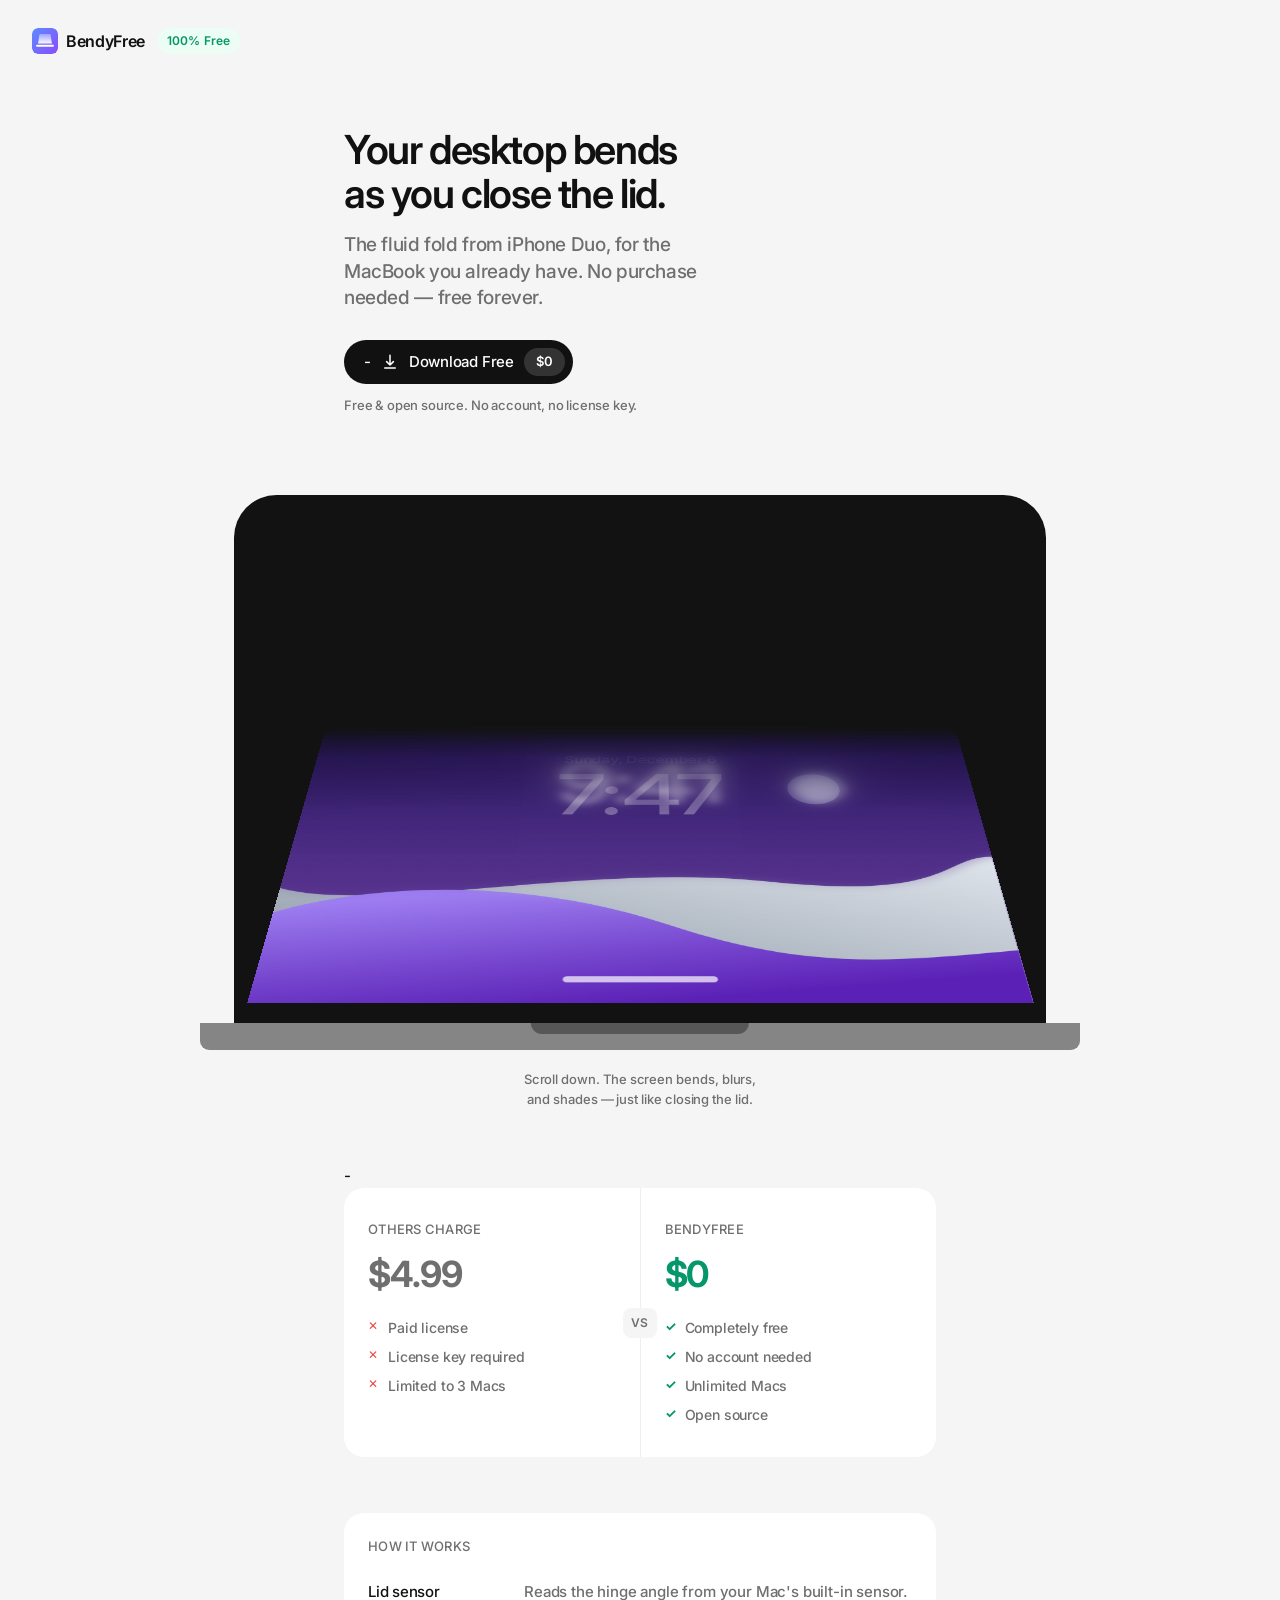
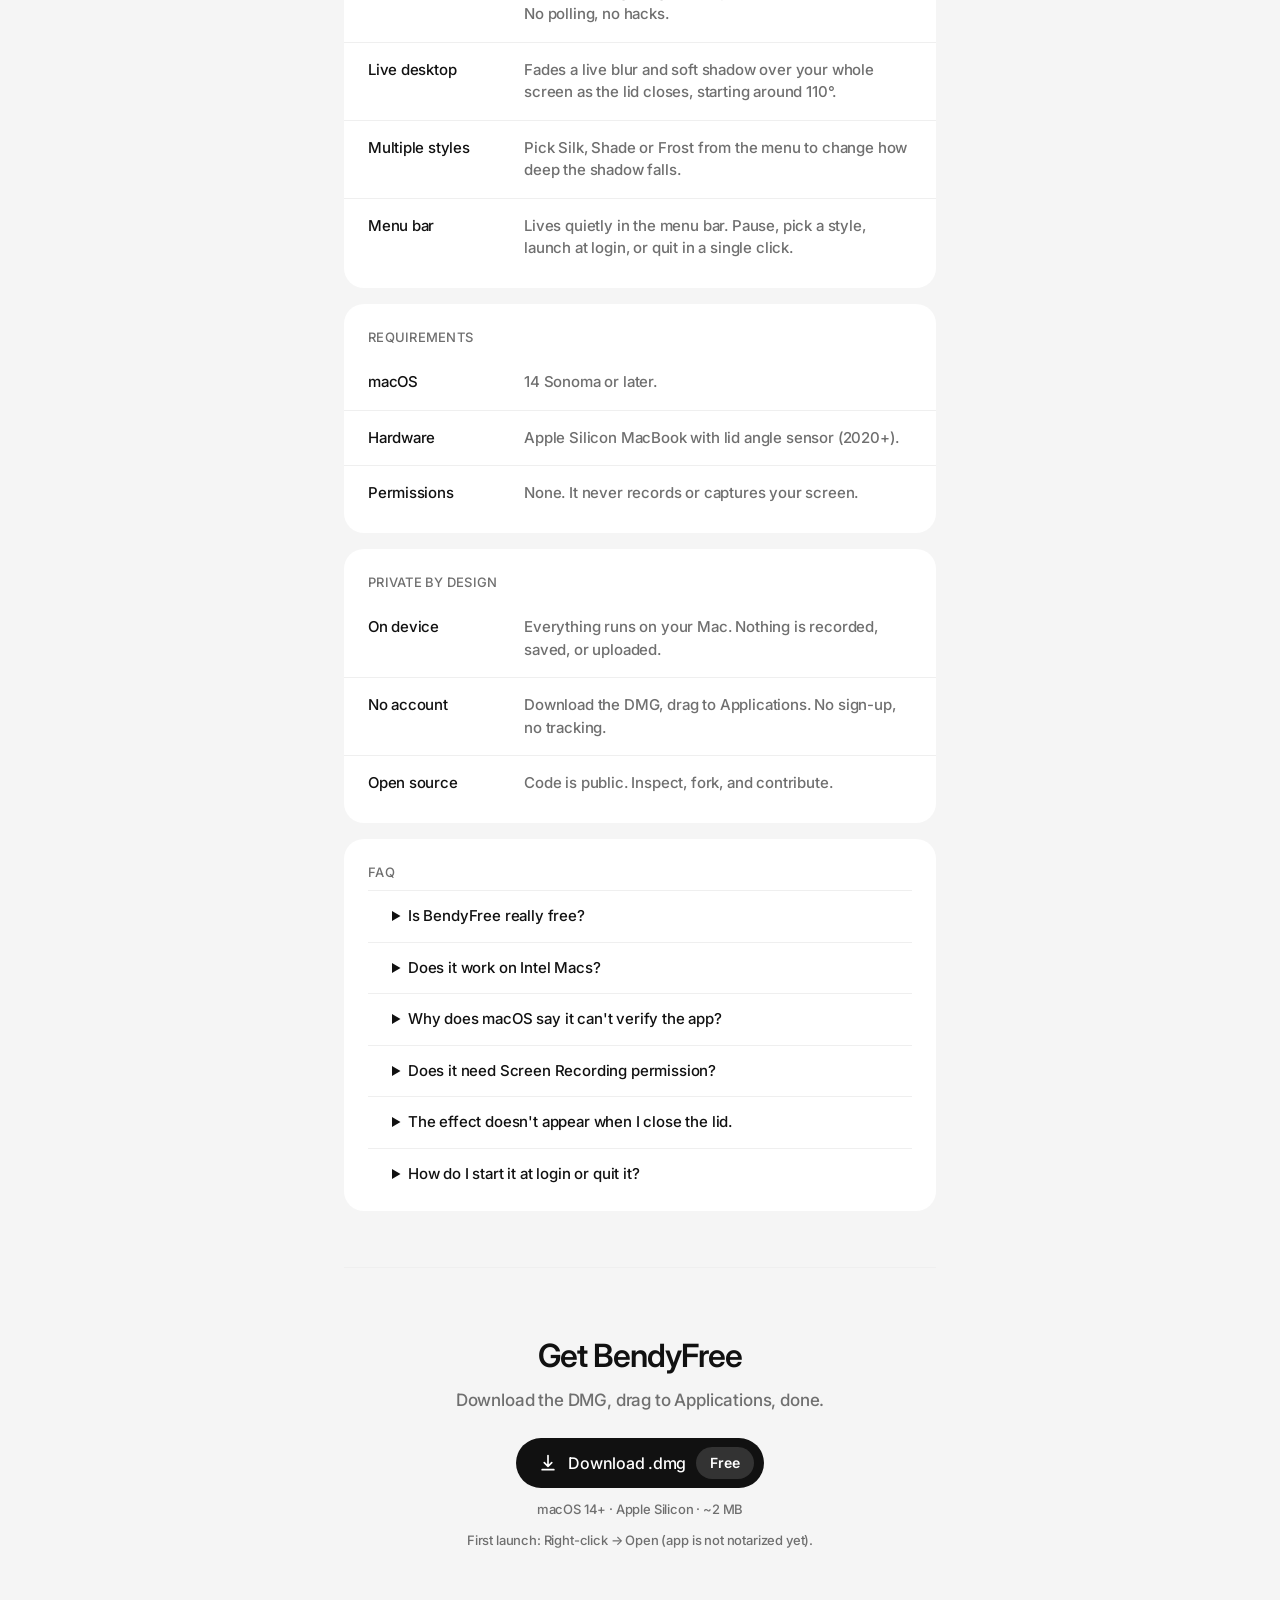
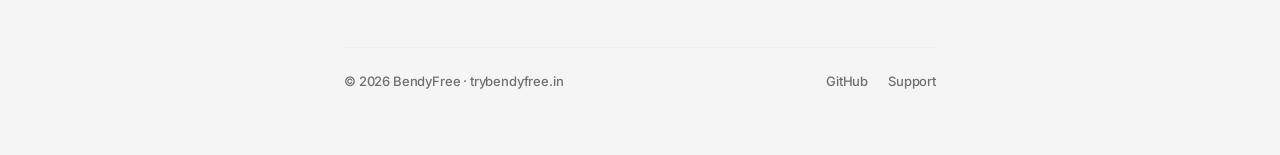
==== site/index.html @ 847730ba "feat(site): add FAQ with structured data and fix copy to match live blur" ====
<!DOCTYPE html>
<html lang="en">
<head>
  <meta charset="utf-8">
  <meta name="viewport" content="width=device-width, initial-scale=1">
  <title>BendyFree - Free Desktop Bend Effect for MacBook (Mac Lid Fold)</title>
  <meta name="description" content="BendyFree is a free macOS menu-bar app that blurs and folds your desktop as you close your MacBook lid, using the built-in lid angle sensor. No account, no purchase.">
  <link rel="canonical" href="https://trybendyfree.in/">
  <meta name="robots" content="index, follow, max-image-preview:large">
  <meta name="theme-color" content="#000000">
  <meta name="color-scheme" content="light dark">
  <link rel="icon" href="/logo.svg" type="image/svg+xml">
  <link rel="apple-touch-icon" href="/apple-touch-icon.png">
  <meta property="og:type" content="website">
  <meta property="og:site_name" content="BendyFree">
  <meta property="og:locale" content="en_US">
  <meta property="og:title" content="BendyFree - Free Desktop Bend for MacBook">
  <meta property="og:description" content="Your desktop blurs and folds as you close the lid. A free macOS menu-bar app.">
  <meta property="og:url" content="https://trybendyfree.in/">
  <meta property="og:image" content="https://trybendyfree.in/og-image.png">
  <meta property="og:image:width" content="1200">
  <meta property="og:image:height" content="630">
  <meta name="twitter:card" content="summary_large_image">
  <meta name="twitter:image" content="https://trybendyfree.in/og-image.png">
  <meta name="twitter:title" content="BendyFree - Free Desktop Bend for MacBook">
  <meta name="twitter:description" content="Your desktop blurs and folds as you close the lid. A free macOS menu-bar app.">
  <script type="application/ld+json">
  {
    "@context": "https://schema.org",
    "@type": "SoftwareApplication",
    "name": "BendyFree",
    "url": "https://trybendyfree.in/",
    "image": "https://trybendyfree.in/logo.svg",
    "applicationCategory": "UtilitiesApplication",
    "operatingSystem": "macOS 14 or later",
    "description": "A free macOS menu-bar app that blurs and folds your desktop as you close your MacBook lid.",
    "offers": { "@type": "Offer", "price": "0", "priceCurrency": "USD" }
  }
  </script>
  <script type="application/ld+json">
  {"@context": "https://schema.org", "@type": "FAQPage", "mainEntity": [{"@type": "Question", "name": "Is BendyFree really free?", "acceptedAnswer": {"@type": "Answer", "text": "Yes. There's no purchase, account or license key."}}, {"@type": "Question", "name": "Does it work on Intel Macs?", "acceptedAnswer": {"@type": "Answer", "text": "No. It reads the lid angle sensor found in recent Apple Silicon MacBooks, and macOS 14 or later is required."}}, {"@type": "Question", "name": "Why does macOS say it can't verify the app?", "acceptedAnswer": {"@type": "Answer", "text": "BendyFree isn't notarized yet. Right-click the app and choose Open the first time you launch it."}}, {"@type": "Question", "name": "Does it need Screen Recording permission?", "acceptedAnswer": {"@type": "Answer", "text": "No. The blur is drawn by macOS itself, so your screen is never captured."}}, {"@type": "Question", "name": "The effect doesn't appear when I close the lid.", "acceptedAnswer": {"@type": "Answer", "text": "Check the menu bar. If it shows a live angle, the sensor works. If it shows a dash, your Mac's sensor isn't readable. You can also drag the Test Fold slider in the menu to preview the effect."}}, {"@type": "Question", "name": "How do I start it at login or quit it?", "acceptedAnswer": {"@type": "Answer", "text": "Open the 📐 menu bar item and choose Launch at Login or Quit BendyFree."}}]}
  </script>
  <link rel="preconnect" href="https://fonts.googleapis.com">
  <link rel="preconnect" href="https://fonts.gstatic.com" crossorigin>
  <link href="https://fonts.googleapis.com/css2?family=Inter:wght@400;500;600;700&display=swap" rel="stylesheet">
  <link rel="stylesheet" href="style.css">
</head>
<body>

<!-- Top bar -->
<header class="topbar">
  <div class="brand">
    <a class="wordmark" href="/">
      <img src="logo.svg" alt="" width="26" height="26">
      BendyFree
    </a>
    <span class="badge">100% Free</span>
  </div>
</header>

<main class="stage">

  <!-- Hero -->
  <section class="hero">
    <h1>Your desktop bends as you close the lid.</h1>
    <p class="lede">The fluid fold from iPhone Duo, for the MacBook you already have. No purchase needed — free forever.</p>
    <div class="actions">
      <a class="button" href="#download" id="downloadBtn">-
        <svg width="18" height="18" viewBox="0 0 24 24" fill="none" aria-hidden="true">
          <path d="M12 3v13m0 0l-4.5-4.5M12 16l4.5-4.5M5 20h14" stroke="currentColor" stroke-width="2" stroke-linecap="round" stroke-linejoin="round"/>
        </svg>
        Download Free
        <span class="amount">$0</span>
      </a>
      <p class="price-note">Free &amp; open source. No account, no license key.</p>
    </div>
  </section>

  <!-- Interactive MacBook -->
  <figure class="figure">
    <div class="mac" id="mac">
      <div class="lid">
        <div class="screen" id="screen">
          <!-- Sharp wallpaper -->
          <div class="art sharp">
            <svg viewBox="0 0 280 182" preserveAspectRatio="none" aria-hidden="true">
              <defs>
                <linearGradient id="sky" x1="0" y1="0" x2="0" y2="1"><stop offset="0" stop-color="#2d1b69"/><stop offset="1" stop-color="#6c3fa0"/></linearGradient>
                <linearGradient id="far" x1="1" y1="0" x2="0" y2="1"><stop offset="0" stop-color="#e0e5ec"/><stop offset="1" stop-color="#85919f"/></linearGradient>
                <linearGradient id="near" x1="0" y1="0" x2=".5" y2="1"><stop offset="0" stop-color="#a78bfa"/><stop offset="1" stop-color="#5b21b6"/></linearGradient>
              </defs>
              <rect width="280" height="182" fill="url(#sky)"/>
              <circle cx="213" cy="49" r="11" fill="#eff5ff" fill-opacity=".7"/>
              <path d="M0 116C40 132 120 100 190 112S260 96 280 96V182H0Z" fill="url(#far)"/>
              <path d="M0 131C40 111 100 112 150 138S230 160 280 153V182H0Z" fill="url(#near)"/>
            </svg>
            <div class="clock"><small id="clockDate"></small><b id="clockTime">9:41</b></div>
          </div>
          <!-- Blur layers for progressive blur effect -->
          <div class="art blurred b1">
            <svg viewBox="0 0 280 182" preserveAspectRatio="none" aria-hidden="true">
              <defs>
                <linearGradient id="sky1" x1="0" y1="0" x2="0" y2="1"><stop offset="0" stop-color="#2d1b69"/><stop offset="1" stop-color="#6c3fa0"/></linearGradient>
                <linearGradient id="far1" x1="1" y1="0" x2="0" y2="1"><stop offset="0" stop-color="#e0e5ec"/><stop offset="1" stop-color="#85919f"/></linearGradient>
                <linearGradient id="near1" x1="0" y1="0" x2=".5" y2="1"><stop offset="0" stop-color="#a78bfa"/><stop offset="1" stop-color="#5b21b6"/></linearGradient>
              </defs>
              <rect width="280" height="182" fill="url(#sky1)"/>
              <circle cx="213" cy="49" r="11" fill="#eff5ff" fill-opacity=".7"/>
              <path d="M0 116C40 132 120 100 190 112S260 96 280 96V182H0Z" fill="url(#far1)"/>
              <path d="M0 131C40 111 100 112 150 138S230 160 280 153V182H0Z" fill="url(#near1)"/>
            </svg>
            <div class="clock"><small></small><b>9:41</b></div>
          </div>
          <div class="art blurred b2">
            <svg viewBox="0 0 280 182" preserveAspectRatio="none" aria-hidden="true">
              <defs>
                <linearGradient id="sky2" x1="0" y1="0" x2="0" y2="1"><stop offset="0" stop-color="#2d1b69"/><stop offset="1" stop-color="#6c3fa0"/></linearGradient>
                <linearGradient id="far2" x1="1" y1="0" x2="0" y2="1"><stop offset="0" stop-color="#e0e5ec"/><stop offset="1" stop-color="#85919f"/></linearGradient>
                <linearGradient id="near2" x1="0" y1="0" x2=".5" y2="1"><stop offset="0" stop-color="#a78bfa"/><stop offset="1" stop-color="#5b21b6"/></linearGradient>
              </defs>
              <rect width="280" height="182" fill="url(#sky2)"/>
              <circle cx="213" cy="49" r="11" fill="#eff5ff" fill-opacity=".7"/>
              <path d="M0 116C40 132 120 100 190 112S260 96 280 96V182H0Z" fill="url(#far2)"/>
              <path d="M0 131C40 111 100 112 150 138S230 160 280 153V182H0Z" fill="url(#near2)"/>
            </svg>
            <div class="clock"><small></small><b>9:41</b></div>
          </div>
          <div class="art blurred b3">
            <svg viewBox="0 0 280 182" preserveAspectRatio="none" aria-hidden="true">
              <defs>
                <linearGradient id="sky3" x1="0" y1="0" x2="0" y2="1"><stop offset="0" stop-color="#2d1b69"/><stop offset="1" stop-color="#6c3fa0"/></linearGradient>
                <linearGradient id="far3" x1="1" y1="0" x2="0" y2="1"><stop offset="0" stop-color="#e0e5ec"/><stop offset="1" stop-color="#85919f"/></linearGradient>
                <linearGradient id="near3" x1="0" y1="0" x2=".5" y2="1"><stop offset="0" stop-color="#a78bfa"/><stop offset="1" stop-color="#5b21b6"/></linearGradient>
              </defs>
              <rect width="280" height="182" fill="url(#sky3)"/>
              <circle cx="213" cy="49" r="11" fill="#eff5ff" fill-opacity=".7"/>
              <path d="M0 116C40 132 120 100 190 112S260 96 280 96V182H0Z" fill="url(#far3)"/>
              <path d="M0 131C40 111 100 112 150 138S230 160 280 153V182H0Z" fill="url(#near3)"/>
            </svg>
            <div class="clock"><small></small><b>9:41</b></div>
          </div>
          <!-- Shadow overlay -->
          <div class="shade" id="shade"></div>
          <div class="home"></div>
        </div>
        <!-- Notch -->
        <div class="notch">
          <svg viewBox="0 0 64 9" preserveAspectRatio="none"><path d="M0 0Q2 0 2 2V5Q2 9 6 9H58Q62 9 62 5V2Q62 0 64 0Z" fill="currentColor"/></svg>
        </div>
      </div>
      <div class="deck"><div class="lip"></div></div>
    </div>
    <figcaption class="caption">Scroll down. The screen bends, blurs, and shades — just like closing the lid.</figcaption>
  </figure>
-
  <!-- Comparison -->
  <section class="comparison">
    <div class="compare-card">
      <div class="compare-col them">
        <h3>Others charge</h3>
        <span class="compare-price">$4.99</span>
        <ul>
          <li>Paid license</li>
          <li>License key required</li>
          <li>Limited to 3 Macs</li>
        </ul>
      </div>
      <div class="compare-divider"><span>vs</span></div>
      <div class="compare-col us">
        <h3>BendyFree</h3>
        <span class="compare-price free">$0</span>
        <ul>
          <li>Completely free</li>
          <li>No account needed</li>
          <li>Unlimited Macs</li>
          <li>Open source</li>
        </ul>
      </div>
    </div>
  </section>

  <!-- Feature cards -->
  <div class="stack">
    <section class="card">
      <h2>How it works</h2>
      <dl>
        <div class="row"><dt>Lid sensor</dt><dd>Reads the hinge angle from your Mac's built-in sensor. No polling, no hacks.</dd></div>
        <div class="row"><dt>Live desktop</dt><dd>Fades a live blur and soft shadow over your whole screen as the lid closes, starting around 110°.</dd></div>
        <div class="row"><dt>Multiple styles</dt><dd>Pick Silk, Shade or Frost from the menu to change how deep the shadow falls.</dd></div>
        <div class="row"><dt>Menu bar</dt><dd>Lives quietly in the menu bar. Pause, pick a style, launch at login, or quit in a single click.</dd></div>
      </dl>
    </section>

    <section class="card">
      <h2>Requirements</h2>
      <dl>
        <div class="row"><dt>macOS</dt><dd>14 Sonoma or later.</dd></div>
        <div class="row"><dt>Hardware</dt><dd>Apple Silicon MacBook with lid angle sensor (2020+).</dd></div>
        <div class="row"><dt>Permissions</dt><dd>None. It never records or captures your screen.</dd></div>
      </dl>
    </section>

    <section class="card">
      <h2>Private by design</h2>
      <dl>
        <div class="row"><dt>On device</dt><dd>Everything runs on your Mac. Nothing is recorded, saved, or uploaded.</dd></div>
        <div class="row"><dt>No account</dt><dd>Download the DMG, drag to Applications. No sign-up, no tracking.</dd></div>
        <div class="row"><dt>Open source</dt><dd>Code is public. Inspect, fork, and contribute.</dd></div>
      </dl>
    </section>
    <section class="card faq" id="faq">
      <h2>FAQ</h2>
      <details><summary>Is BendyFree really free?</summary><p>Yes. There's no purchase, account or license key.</p></details>
      <details><summary>Does it work on Intel Macs?</summary><p>No. It reads the lid angle sensor found in recent Apple Silicon MacBooks, and macOS 14 or later is required.</p></details>
      <details><summary>Why does macOS say it can't verify the app?</summary><p>BendyFree isn't notarized yet. Right-click the app and choose Open the first time you launch it.</p></details>
      <details><summary>Does it need Screen Recording permission?</summary><p>No. The blur is drawn by macOS itself, so your screen is never captured.</p></details>
      <details><summary>The effect doesn't appear when I close the lid.</summary><p>Check the menu bar. If it shows a live angle, the sensor works. If it shows a dash, your Mac's sensor isn't readable. You can also drag the Test Fold slider in the menu to preview the effect.</p></details>
      <details><summary>How do I start it at login or quit it?</summary><p>Open the 📐 menu bar item and choose Launch at Login or Quit BendyFree.</p></details>
    </section>

  </div>

  <!-- Download -->
  <section class="download-section" id="download">
    <h2 class="download-heading">Get BendyFree</h2>
    <p class="download-sub">Download the DMG, drag to Applications, done.</p>
    <a class="button button-lg" href="BendyFree.dmg" download="BendyFree.dmg" id="dmgLink">
      <svg width="20" height="20" viewBox="0 0 24 24" fill="none" aria-hidden="true">
        <path d="M12 3v13m0 0l-4.5-4.5M12 16l4.5-4.5M5 20h14" stroke="currentColor" stroke-width="2" stroke-linecap="round" stroke-linejoin="round"/>
      </svg>
      Download .dmg
      <span class="amount">Free</span>
    </a>
    <p class="download-note">macOS 14+ · Apple Silicon · ~2 MB</p>
    <p class="download-note">First launch: Right-click → Open (app is not notarized yet).</p>
  </section>

  <!-- Footer -->
  <footer>
    <span>&copy; <span id="year"></span> BendyFree · trybendyfree.in</span>
    <nav class="links">
      <a href="https://github.com" target="_blank" rel="noopener">GitHub</a>
      <a href="mailto:sourabhsahu69733@gmail.com">Support</a>
    </nav>
  </footer>

</main>

<script src="main.js"></script>
</body>
</html>
---- site/style.css ----
:root {
  --ink: #111;
  --muted: #6f6f6f;
  --line: #efefef;
  --bg: #f5f5f5;
  --card: #fff;
  --accent: #7c3aed;
  --accent-light: #a78bfa;
}

* { box-sizing: border-box; margin: 0; padding: 0; }
html { -webkit-text-size-adjust: 100%; scroll-behavior: smooth; }

body {
  background: var(--bg);
  color: var(--ink);
  font-family: 'Inter', -apple-system, BlinkMacSystemFont, system-ui, sans-serif;
  font-weight: 500;
  font-size: 15px;
  line-height: 1.5;
  letter-spacing: -0.011em;
  -webkit-font-smoothing: antialiased;
}

/* ── Topbar ── */
.topbar {
  position: absolute;
  left: 32px;
  top: 28px;
  z-index: 10;
}
.brand {
  display: inline-flex;
  align-items: center;
  gap: 12px;
}
.wordmark {
  display: inline-flex;
  align-items: center;
  gap: 8px;
  text-decoration: none;
  color: var(--ink);
  font-weight: 600;
  font-size: 16px;
  letter-spacing: -0.02em;
}
.wordmark svg, .wordmark img { flex-shrink: 0; border-radius: 6px; }
.badge {
  display: inline-flex;
  align-items: center;
  height: 26px;
  padding: 0 10px;
  border-radius: 999px;
  background: #ecfdf5;
  color: #059669;
  font-size: 12px;
  font-weight: 600;
  letter-spacing: 0.01em;
}

/* ── Stage (main container) ── */
.stage {
  max-width: 640px;
  margin: 0 auto;
  padding: 128px 24px 64px;
}

/* ── Hero ── */
.hero { margin-bottom: 32px; }
h1 {
  font-size: 40px;
  line-height: 1.1;
  letter-spacing: -0.035em;
  font-weight: 600;
  margin: 0 0 16px;
  text-wrap: balance;
}
.lede {
  font-size: 19px;
  line-height: 1.4;
  letter-spacing: -0.02em;
  color: var(--muted);
  margin: 0 0 28px;
  max-width: 34ch;
}
.actions { margin-bottom: 80px; }
.price-note {
  margin: 12px 0 0;
  color: var(--muted);
  font-size: 13px;
}

/* ── Buttons ── */
.button {
  display: inline-flex;
  align-items: center;
  gap: 10px;
  height: 44px;
  padding: 0 8px 0 20px;
  border-radius: 999px;
  background: var(--ink);
  color: #fff;
  text-decoration: none;
  font-size: 15px;
  font-weight: 500;
  letter-spacing: -0.015em;
  transition: transform 0.15s ease, opacity 0.15s ease;
}
.button:hover { opacity: 0.88; }
.button:active { transform: scale(0.98); }
.button .amount {
  display: inline-flex;
  align-items: center;
  height: 28px;
  padding: 0 12px;
  border-radius: 999px;
  background: rgba(255,255,255,0.14);
  font-size: 13px;
  font-weight: 600;
  letter-spacing: -0.01em;
}
.button-lg {
  height: 50px;
  font-size: 16px;
  padding: 0 10px 0 22px;
}
.button-lg .amount {
  height: 32px;
  padding: 0 14px;
  font-size: 14px;
}

/* ── MacBook figure ── */
.figure {
  width: min(880px, calc(100vw - 48px));
  margin: 0 0 56px 50%;
  transform: translateX(-50%);
  padding: 0;
}
.mac {
  width: 100%;
  max-width: 880px;
  margin: 0 auto;
  container-type: inline-size;
}
.lid {
  position: relative;
  margin: 0 3.81cqw;
  aspect-ratio: 1.54;
  background: #121212;
  border-radius: 4.83cqw 4.83cqw 0 0;
  overflow: hidden;
}
.screen {
  position: absolute;
  inset: 1.5cqw 1.5cqw 2.2cqw;
  border-radius: 3.4cqw 3.4cqw 0 0;
  overflow: hidden;
  transform-origin: 50% 100%;
  will-change: transform;
  background: #2d1b69;
}
.art { position: absolute; inset: 0; }
.art svg { width: 100%; height: 100%; display: block; }

/* Progressive blur layers */
.art.blurred { opacity: 0; transform: scale(1.03); }
.art.b1 {
  filter: blur(6px);
  -webkit-mask-image: linear-gradient(to bottom, #000 0%, #000 30%, transparent 75%);
  mask-image: linear-gradient(to bottom, #000 0%, #000 30%, transparent 75%);
}
.art.b2 {
  filter: blur(16px);
  -webkit-mask-image: linear-gradient(to bottom, #000 0%, #000 15%, transparent 52%);
  mask-image: linear-gradient(to bottom, #000 0%, #000 15%, transparent 52%);
}
.art.b3 {
  filter: blur(36px);
  -webkit-mask-image: linear-gradient(to bottom, #000 0%, #000 6%, transparent 34%);
  mask-image: linear-gradient(to bottom, #000 0%, #000 6%, transparent 34%);
}

/* Shade overlay */
.shade {
  position: absolute;
  inset: 0;
  opacity: 0;
  background:
    radial-gradient(120% 60% at 0% 0%, rgba(0,0,0,.55), transparent 60%),
    radial-gradient(120% 60% at 100% 0%, rgba(0,0,0,.55), transparent 60%),
    linear-gradient(to bottom, rgba(0,0,0,.35), transparent 45%);
}

/* Clock on screen */
.clock {
  position: absolute;
  left: 0; right: 0; top: 13%;
  text-align: center;
  color: rgba(255,255,255,0.9);
  letter-spacing: -0.04em;
  line-height: 1;
}
.clock small {
  display: block;
  font-size: 2.2cqw;
  letter-spacing: -0.01em;
  opacity: 0.85;
  margin-bottom: 0.5cqw;
}
.clock b { font-weight: 500; font-size: 12.5cqw; }

/* Home indicator */
.home {
  position: absolute;
  left: 50%; bottom: 3.45cqw;
  width: 20%; height: 1.03cqw;
  transform: translateX(-50%);
  border-radius: 1cqw;
  background: rgba(255,255,255,0.7);
}

/* Notch */
.notch {
  position: absolute;
  top: 1.5cqw; left: 50%;
  width: 22.06cqw;
  aspect-ratio: 64 / 9;
  transform: translateX(-50%);
  color: #121212;
}
.notch svg { display: block; width: 100%; height: 100%; }

/* Deck (bottom of MacBook) */
.deck {
  position: relative;
  height: 3.1cqw;
  background: #858585;
  border-radius: 0 0 1.03cqw 1.03cqw;
}
.lip {
  position: absolute;
  top: 0; left: 50%;
  width: 24.8cqw; height: 1.21cqw;
  transform: translateX(-50%);
  border-radius: 0 0 1.38cqw 1.38cqw;
  background: rgba(0,0,0,0.35);
}

.caption {
  margin: 20px auto 0;
  max-width: 44ch;
  text-wrap: balance;
  text-align: center;
  color: var(--muted);
  font-size: 13px;
  letter-spacing: -0.005em;
}

/* ── Comparison section ── */
.comparison { margin: 0 0 56px; }
.compare-card {
  display: flex;
  border-radius: 20px;
  background: var(--card);
  overflow: hidden;
}
.compare-col {
  flex: 1;
  padding: 32px 24px;
}
.compare-col h3 {
  font-size: 13px;
  font-weight: 500;
  text-transform: uppercase;
  letter-spacing: 0.02em;
  color: var(--muted);
  margin-bottom: 8px;
}
.compare-price {
  display: block;
  font-size: 36px;
  font-weight: 700;
  letter-spacing: -0.03em;
  margin-bottom: 16px;
  color: var(--muted);
}
.compare-price.free {
  color: #059669;
}
.compare-col ul {
  list-style: none;
  display: flex;
  flex-direction: column;
  gap: 8px;
}
.compare-col ul li {
  font-size: 14px;
  color: var(--muted);
  padding-left: 20px;
  position: relative;
}
.compare-col.them ul li::before {
  content: '✕';
  position: absolute;
  left: 0;
  color: #ef4444;
  font-size: 12px;
  font-weight: 700;
}
.compare-col.us ul li::before {
  content: '✓';
  position: absolute;
  left: 0;
  color: #059669;
  font-size: 13px;
  font-weight: 700;
}
.compare-divider {
  display: flex;
  align-items: center;
  padding: 0;
  width: 1px;
  background: var(--line);
  position: relative;
}
.compare-divider span {
  position: absolute;
  left: 50%; top: 50%;
  transform: translate(-50%, -50%);
  background: var(--bg);
  color: var(--muted);
  font-size: 12px;
  font-weight: 600;
  text-transform: uppercase;
  padding: 6px 8px;
  border-radius: 8px;
  letter-spacing: 0.03em;
}

/* ── Feature cards ── */
.stack {
  display: flex;
  flex-direction: column;
  gap: 16px;
  margin-bottom: 56px;
}
.card {
  background: var(--card);
  border-radius: 20px;
}
.card h2 {
  font-size: 13px;
  font-weight: 500;
  letter-spacing: 0.02em;
  text-transform: uppercase;
  color: var(--muted);
  margin: 0 0 8px;
}
.card section, section.card { padding: 24px 24px 12px; }
.card dl { margin: 0 -24px; padding: 0; }
.row {
  display: grid;
  grid-template-columns: 140px 1fr;
  gap: 16px;
  padding: 16px 24px;
  border-bottom: 1px solid var(--line);
}
.row:last-child { border-bottom: 0; }
dt { margin: 0; letter-spacing: -0.015em; font-weight: 500; }
dd { margin: 0; color: var(--muted); }

/* ── Download section ── */
.download-section {
  text-align: center;
  padding: 64px 0 48px;
  border-top: 1px solid var(--line);
}
.download-heading {
  font-size: 32px;
  font-weight: 600;
  letter-spacing: -0.03em;
  margin-bottom: 8px;
  text-transform: none;
  color: var(--ink);
}
.download-sub {
  color: var(--muted);
  font-size: 17px;
  margin-bottom: 24px;
}
.download-note {
  margin: 12px 0 0;
  color: var(--muted);
  font-size: 13px;
}

/* ── Footer ── */
footer {
  display: flex;
  justify-content: space-between;
  gap: 16px;
  flex-wrap: wrap;
  color: var(--muted);
  font-size: 13px;
  margin-top: 48px;
  padding-top: 24px;
  border-top: 1px solid var(--line);
}
footer a { color: inherit; text-decoration: none; }
footer a:hover { color: var(--ink); }
.links { display: flex; gap: 20px; }

/* ── Reduced motion ── */
@media (prefers-reduced-motion: reduce) {
  .screen { transform: none !important; }
  .art.blurred, .shade { opacity: 0 !important; }
  .button { transition: none; }
}

/* ── Mobile ── */
@media (max-width: 520px) {
  .topbar { left: 20px; top: 20px; }
  .stage { padding-top: 96px; }
  h1 { font-size: 30px; }
  .lede { font-size: 17px; }
  .row { grid-template-columns: 1fr; gap: 4px; }
  .compare-card { flex-direction: column; }
  .compare-divider {
    width: 100%; height: 1px;
    background: var(--line);
  }
  .compare-divider span {
    top: 50%; left: 50%;
  }
  .download-heading { font-size: 26px; }
}

.faq details { border-top: 1px solid var(--line); padding: 14px 24px; }
.faq summary { cursor: pointer; font-weight: 500; }
.faq details p { margin: 8px 0 0; color: var(--muted); }
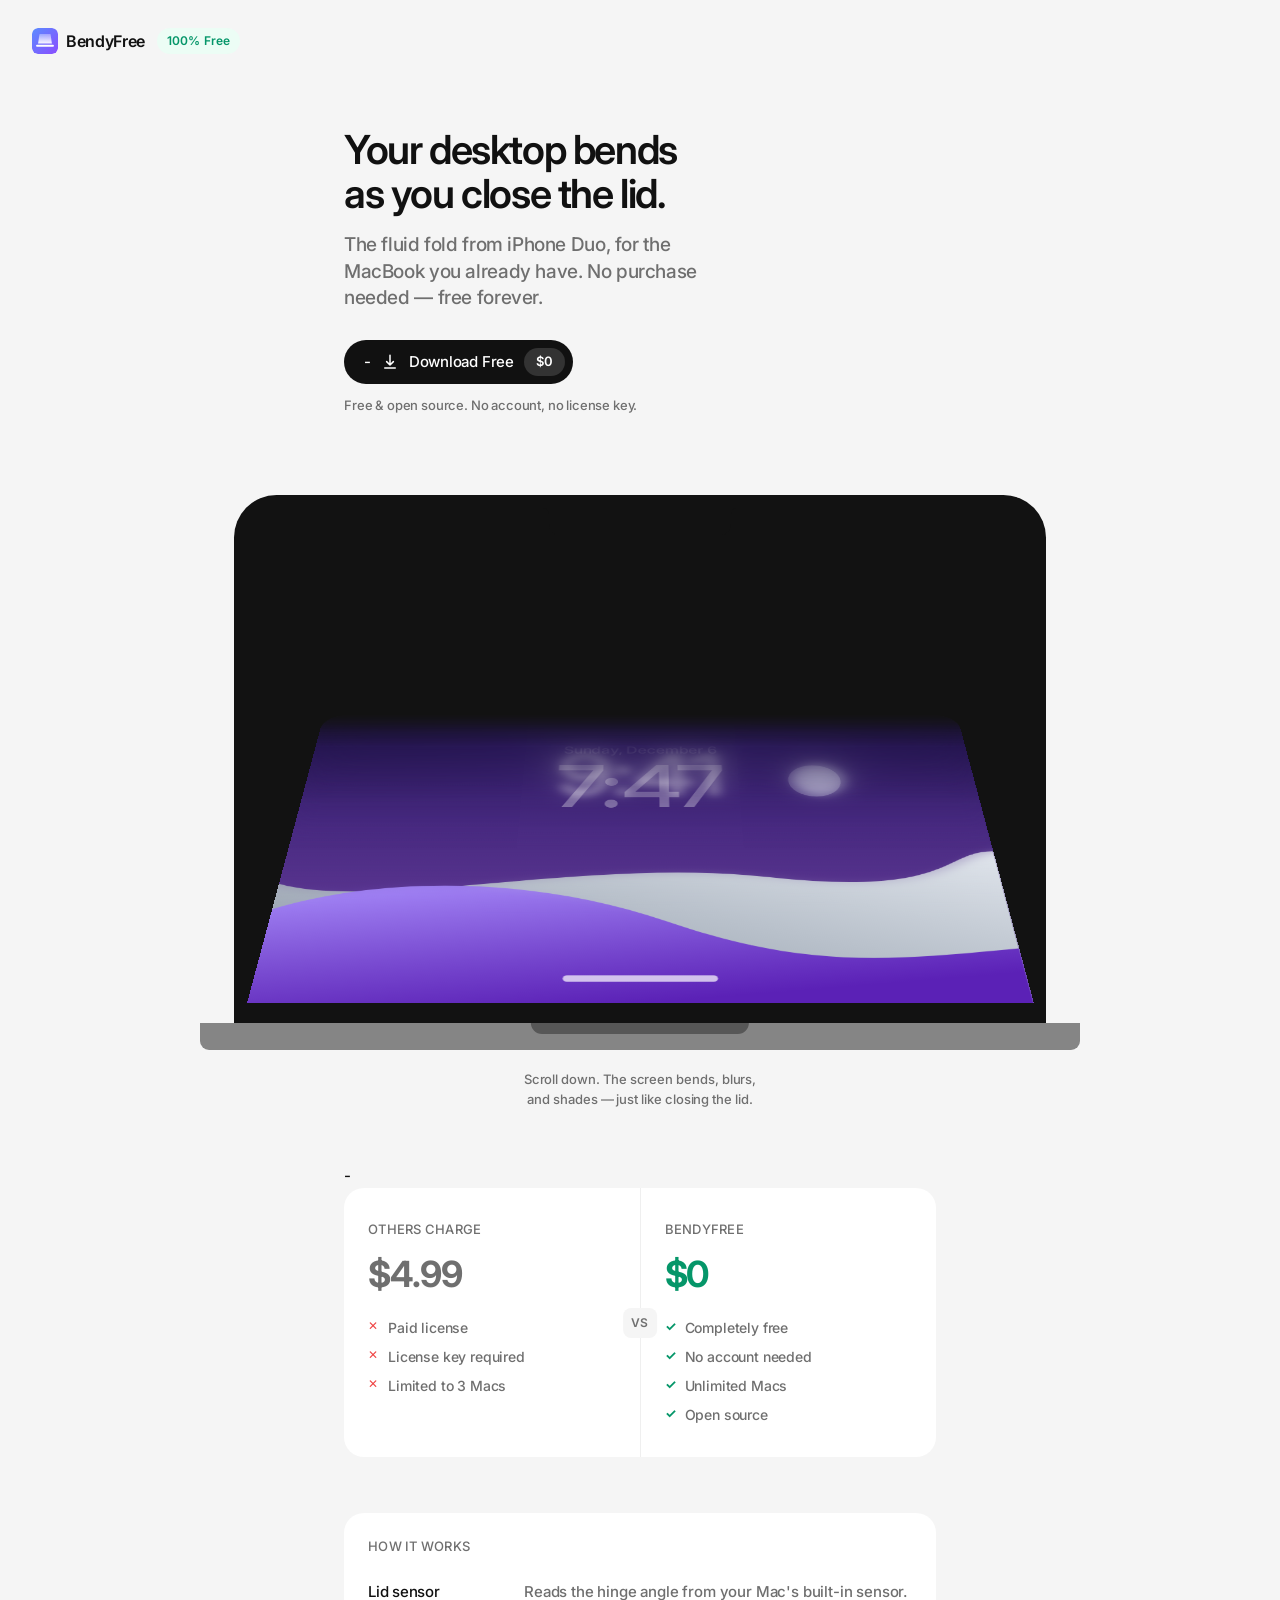
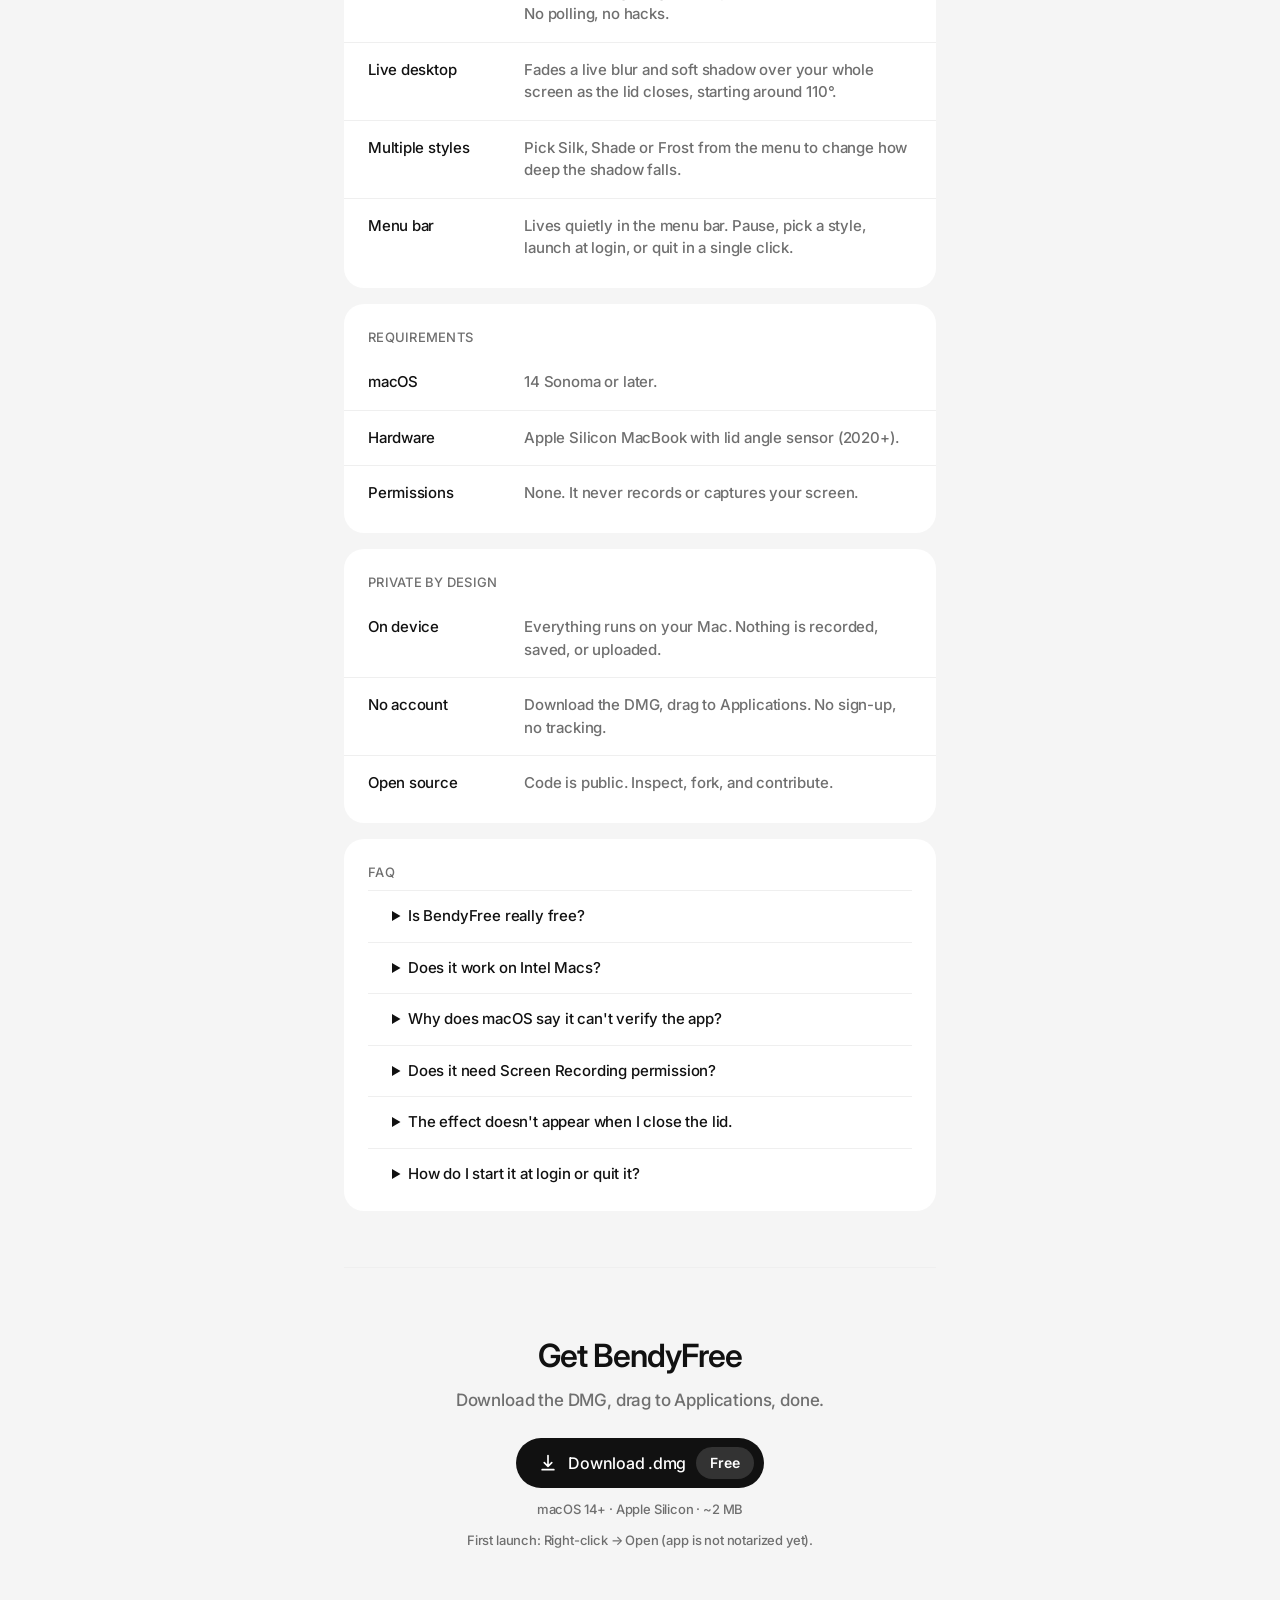
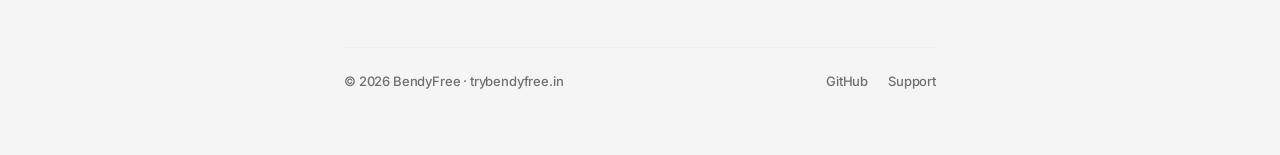
==== commit 0dcea5ab: "chore: google site verification html tag" ====
--- a/site/index.html
+++ b/site/index.html
@@ -44,6 +44,7 @@
   <link rel="preconnect" href="https://fonts.gstatic.com" crossorigin>
   <link href="https://fonts.googleapis.com/css2?family=Inter:wght@400;500;600;700&display=swap" rel="stylesheet">
   <link rel="stylesheet" href="style.css">
+  <meta name="google-site-verification" content="dp7dw47Xx1ZqPyJdXC94NczV37P70BP6dVrW5qIhASU" />
 </head>
 <body>
 
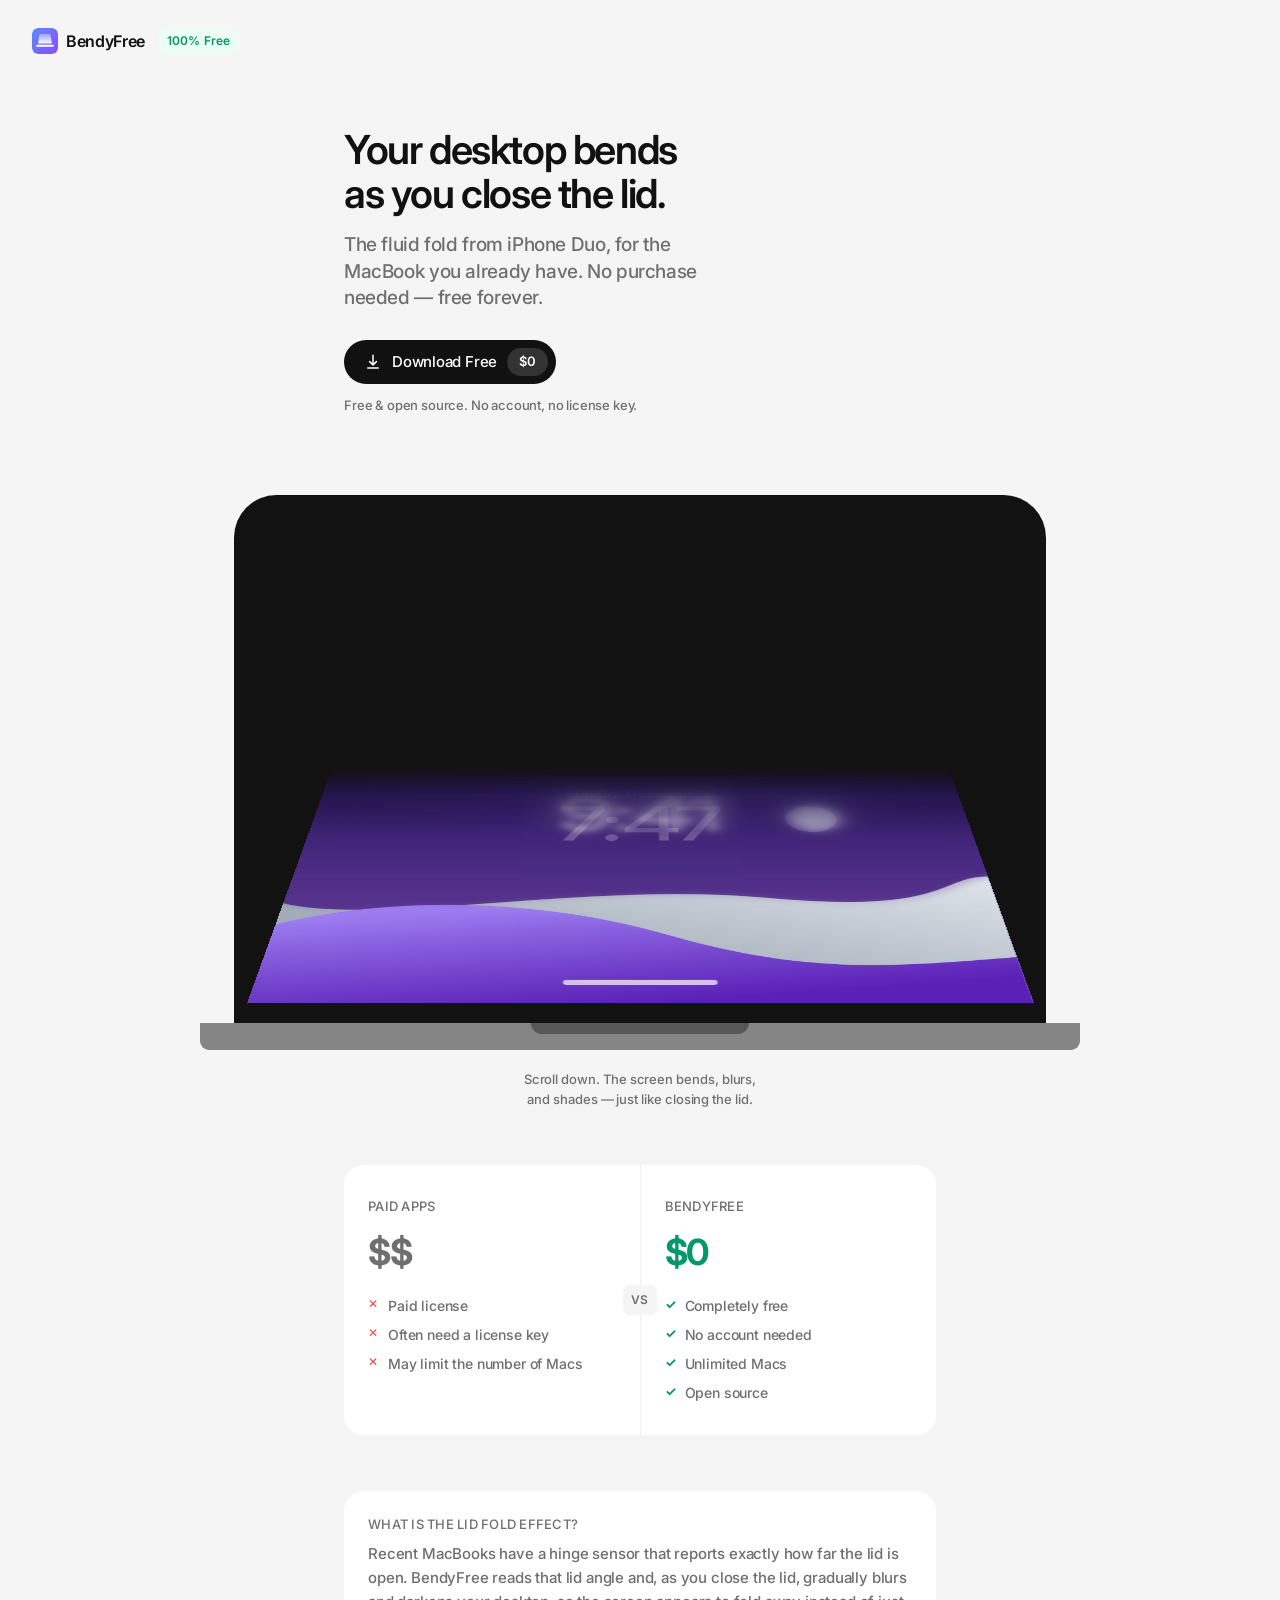
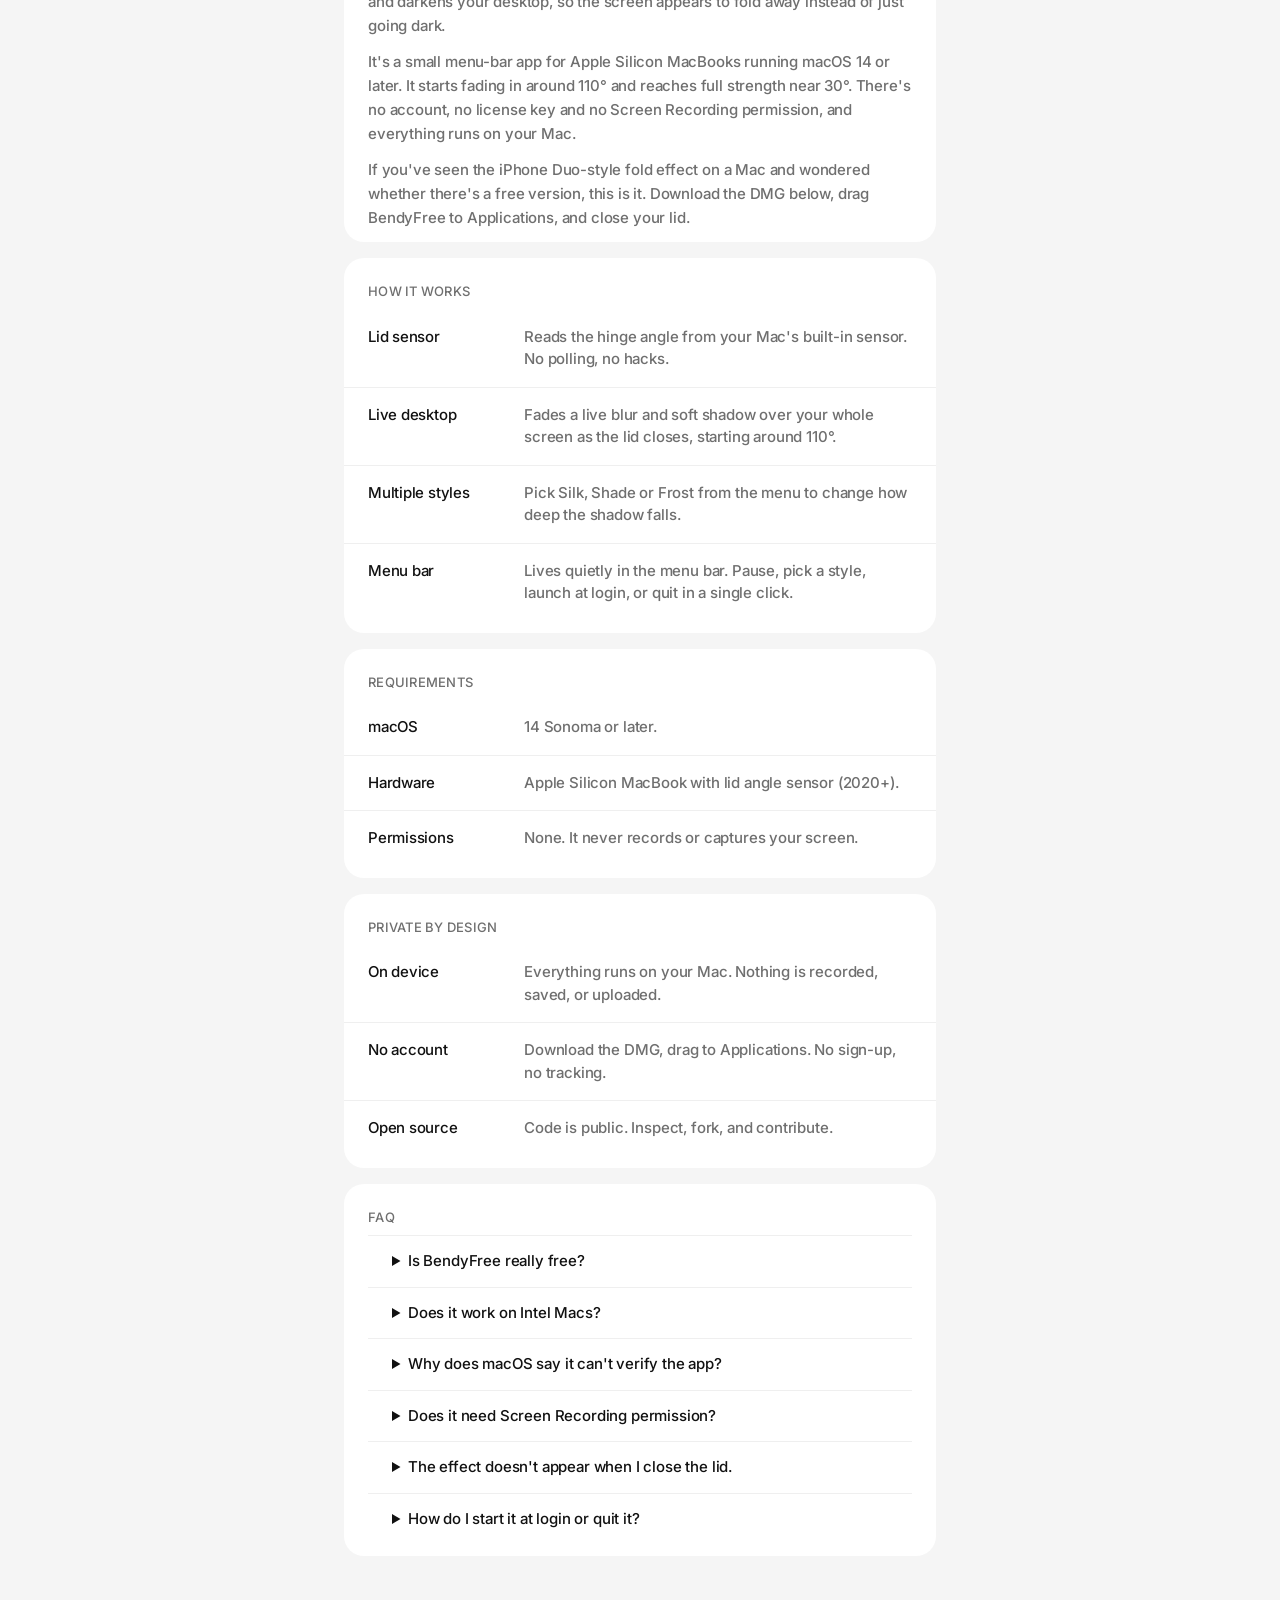
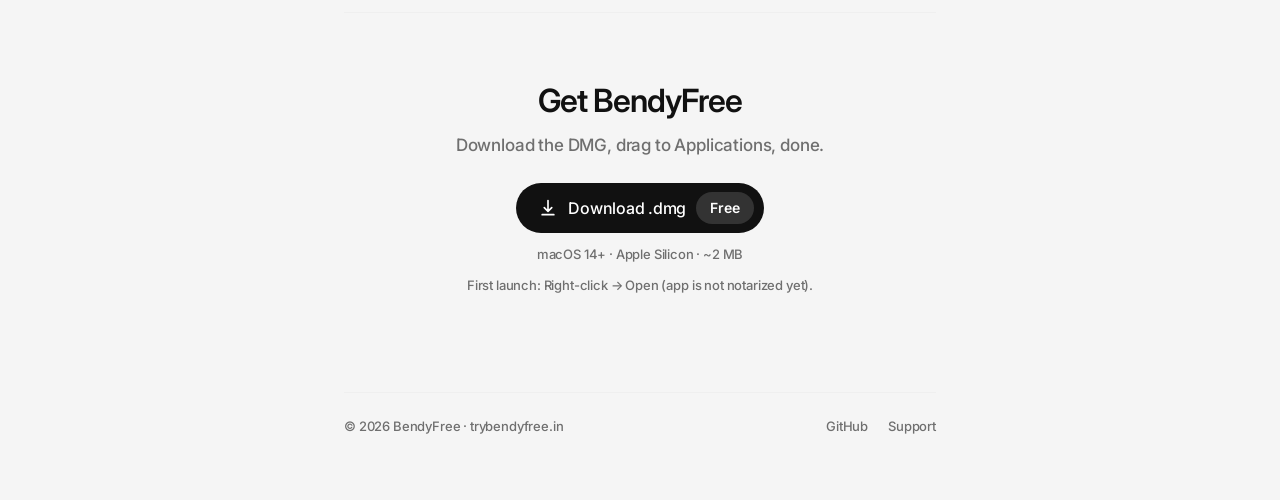
==== commit d50d0a18: "feat(site): add keyword section, lastmod, download metadata, non-blocking font; fix stray hyphens an" ====
--- a/site/index.html
+++ b/site/index.html
@@ -32,6 +32,8 @@
     "url": "https://trybendyfree.in/",
     "image": "https://trybendyfree.in/logo.svg",
     "applicationCategory": "UtilitiesApplication",
+    "softwareVersion": "1.0.0",
+    "downloadUrl": "https://trybendyfree.in/BendyFree.dmg",
     "operatingSystem": "macOS 14 or later",
     "description": "A free macOS menu-bar app that blurs and folds your desktop as you close your MacBook lid.",
     "offers": { "@type": "Offer", "price": "0", "priceCurrency": "USD" }
@@ -42,7 +44,8 @@
   </script>
   <link rel="preconnect" href="https://fonts.googleapis.com">
   <link rel="preconnect" href="https://fonts.gstatic.com" crossorigin>
-  <link href="https://fonts.googleapis.com/css2?family=Inter:wght@400;500;600;700&display=swap" rel="stylesheet">
+  <link rel="stylesheet" href="https://fonts.googleapis.com/css2?family=Inter:wght@400;500;600;700&display=swap" media="print" onload="this.media='all'">
+  <noscript><link rel="stylesheet" href="https://fonts.googleapis.com/css2?family=Inter:wght@400;500;600;700&display=swap"></noscript>
   <link rel="stylesheet" href="style.css">
   <meta name="google-site-verification" content="dp7dw47Xx1ZqPyJdXC94NczV37P70BP6dVrW5qIhASU" />
 </head>
@@ -66,7 +69,7 @@
     <h1>Your desktop bends as you close the lid.</h1>
     <p class="lede">The fluid fold from iPhone Duo, for the MacBook you already have. No purchase needed — free forever.</p>
     <div class="actions">
-      <a class="button" href="#download" id="downloadBtn">-
+      <a class="button" href="#download" id="downloadBtn">
         <svg width="18" height="18" viewBox="0 0 24 24" fill="none" aria-hidden="true">
           <path d="M12 3v13m0 0l-4.5-4.5M12 16l4.5-4.5M5 20h14" stroke="currentColor" stroke-width="2" stroke-linecap="round" stroke-linejoin="round"/>
         </svg>
@@ -79,7 +82,7 @@
 
   <!-- Interactive MacBook -->
   <figure class="figure">
-    <div class="mac" id="mac">
+    <div class="mac" id="mac" role="img" aria-label="Illustration of a MacBook whose screen tilts back, blurs and darkens as the lid closes">
       <div class="lid">
         <div class="screen" id="screen">
           <!-- Sharp wallpaper -->
@@ -153,17 +156,17 @@
     </div>
     <figcaption class="caption">Scroll down. The screen bends, blurs, and shades — just like closing the lid.</figcaption>
   </figure>
--
+
   <!-- Comparison -->
   <section class="comparison">
     <div class="compare-card">
       <div class="compare-col them">
-        <h3>Others charge</h3>
-        <span class="compare-price">$4.99</span>
+        <h3>Paid apps</h3>
+        <span class="compare-price">$$</span>
         <ul>
           <li>Paid license</li>
-          <li>License key required</li>
-          <li>Limited to 3 Macs</li>
+          <li>Often need a license key</li>
+          <li>May limit the number of Macs</li>
         </ul>
       </div>
       <div class="compare-divider"><span>vs</span></div>
@@ -180,6 +183,14 @@
     </div>
   </section>
 
+  <!-- About -->
+  <section class="card about" id="about">
+    <h2>What is the lid fold effect?</h2>
+    <p>Recent MacBooks have a hinge sensor that reports exactly how far the lid is open. BendyFree reads that lid angle and, as you close the lid, gradually blurs and darkens your desktop, so the screen appears to fold away instead of just going dark.</p>
+    <p>It's a small menu-bar app for Apple Silicon MacBooks running macOS 14 or later. It starts fading in around 110° and reaches full strength near 30°. There's no account, no license key and no Screen Recording permission, and everything runs on your Mac.</p>
+    <p>If you've seen the iPhone Duo-style fold effect on a Mac and wondered whether there's a free version, this is it. Download the DMG below, drag BendyFree to Applications, and close your lid.</p>
+  </section>
+
   <!-- Feature cards -->
   <div class="stack">
     <section class="card">
--- a/site/style.css
+++ b/site/style.css
@@ -439,3 +439,7 @@
 .faq details { border-top: 1px solid var(--line); padding: 14px 24px; }
 .faq summary { cursor: pointer; font-weight: 500; }
 .faq details p { margin: 8px 0 0; color: var(--muted); }
+
+.about { padding: 24px; margin-bottom: 16px; }
+.about p { margin: 0 0 12px; color: var(--muted); line-height: 1.6; }
+.about p:last-child { margin-bottom: 0; }
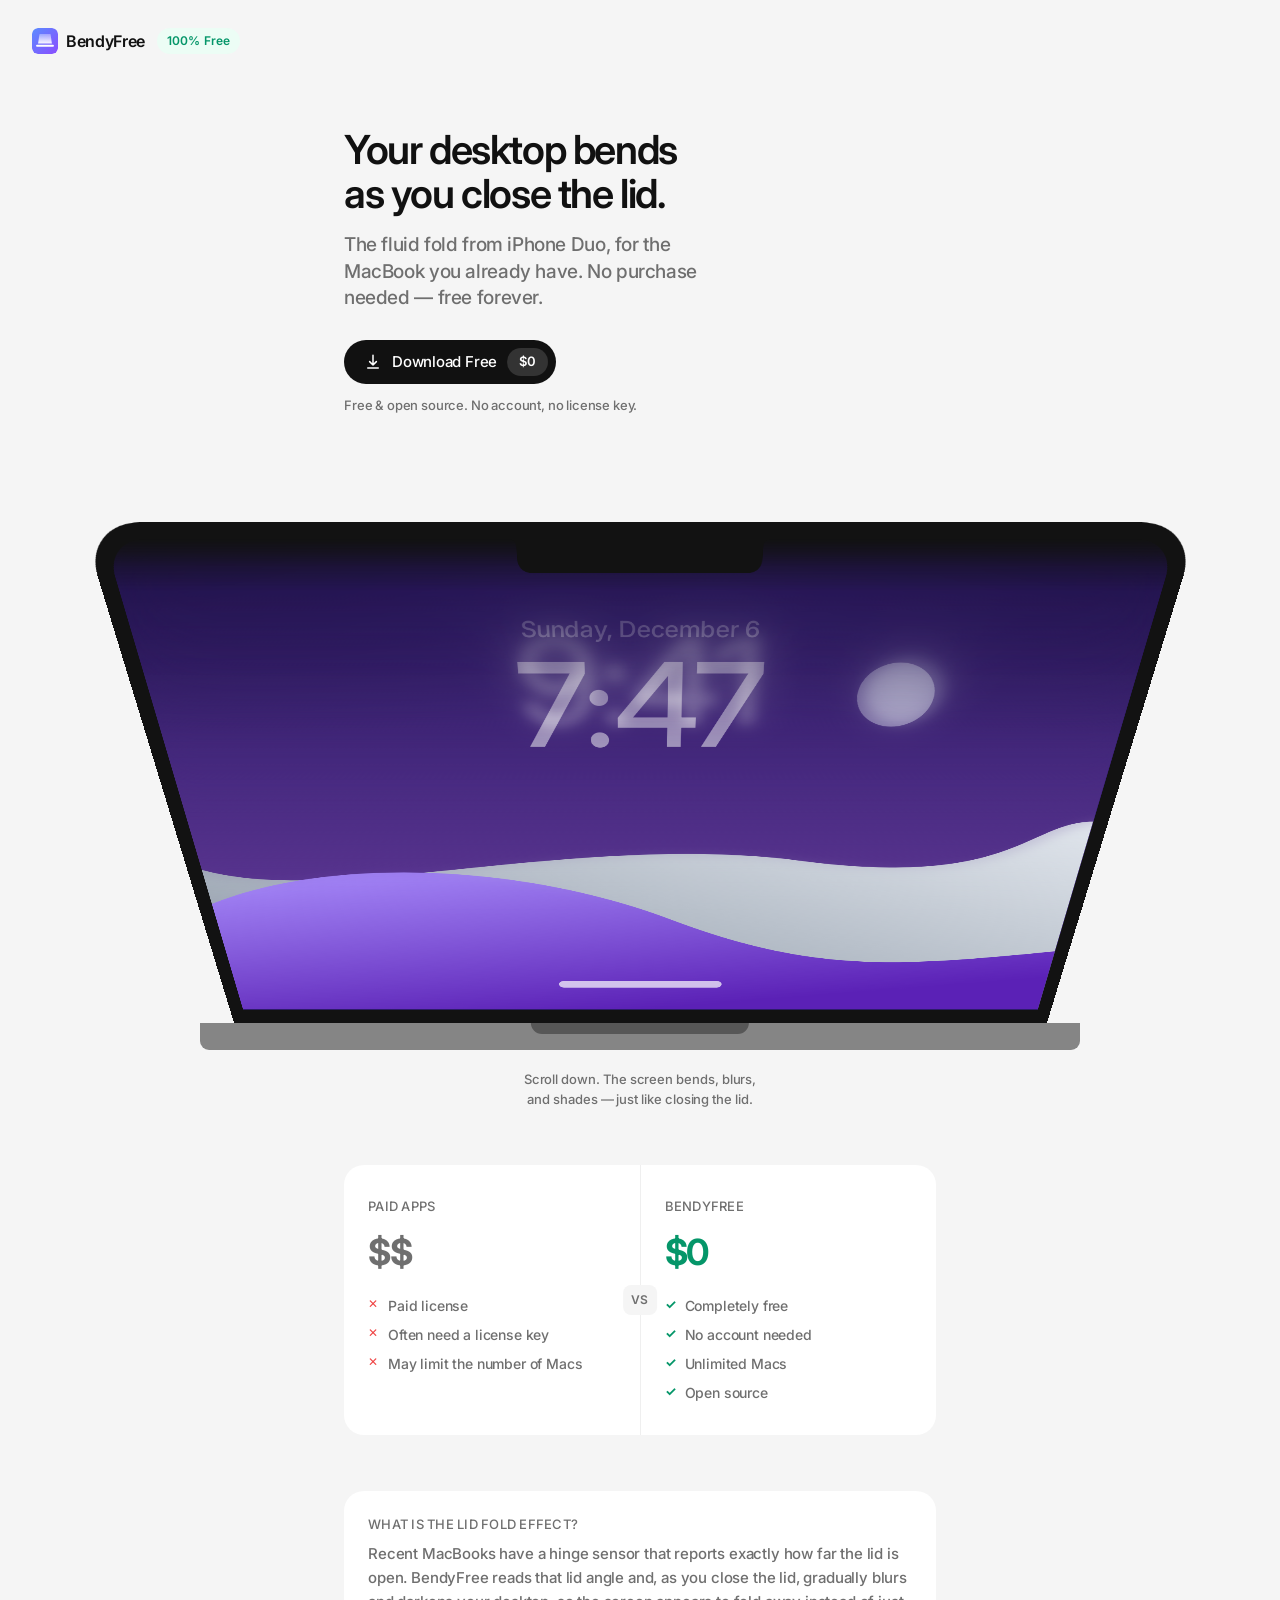
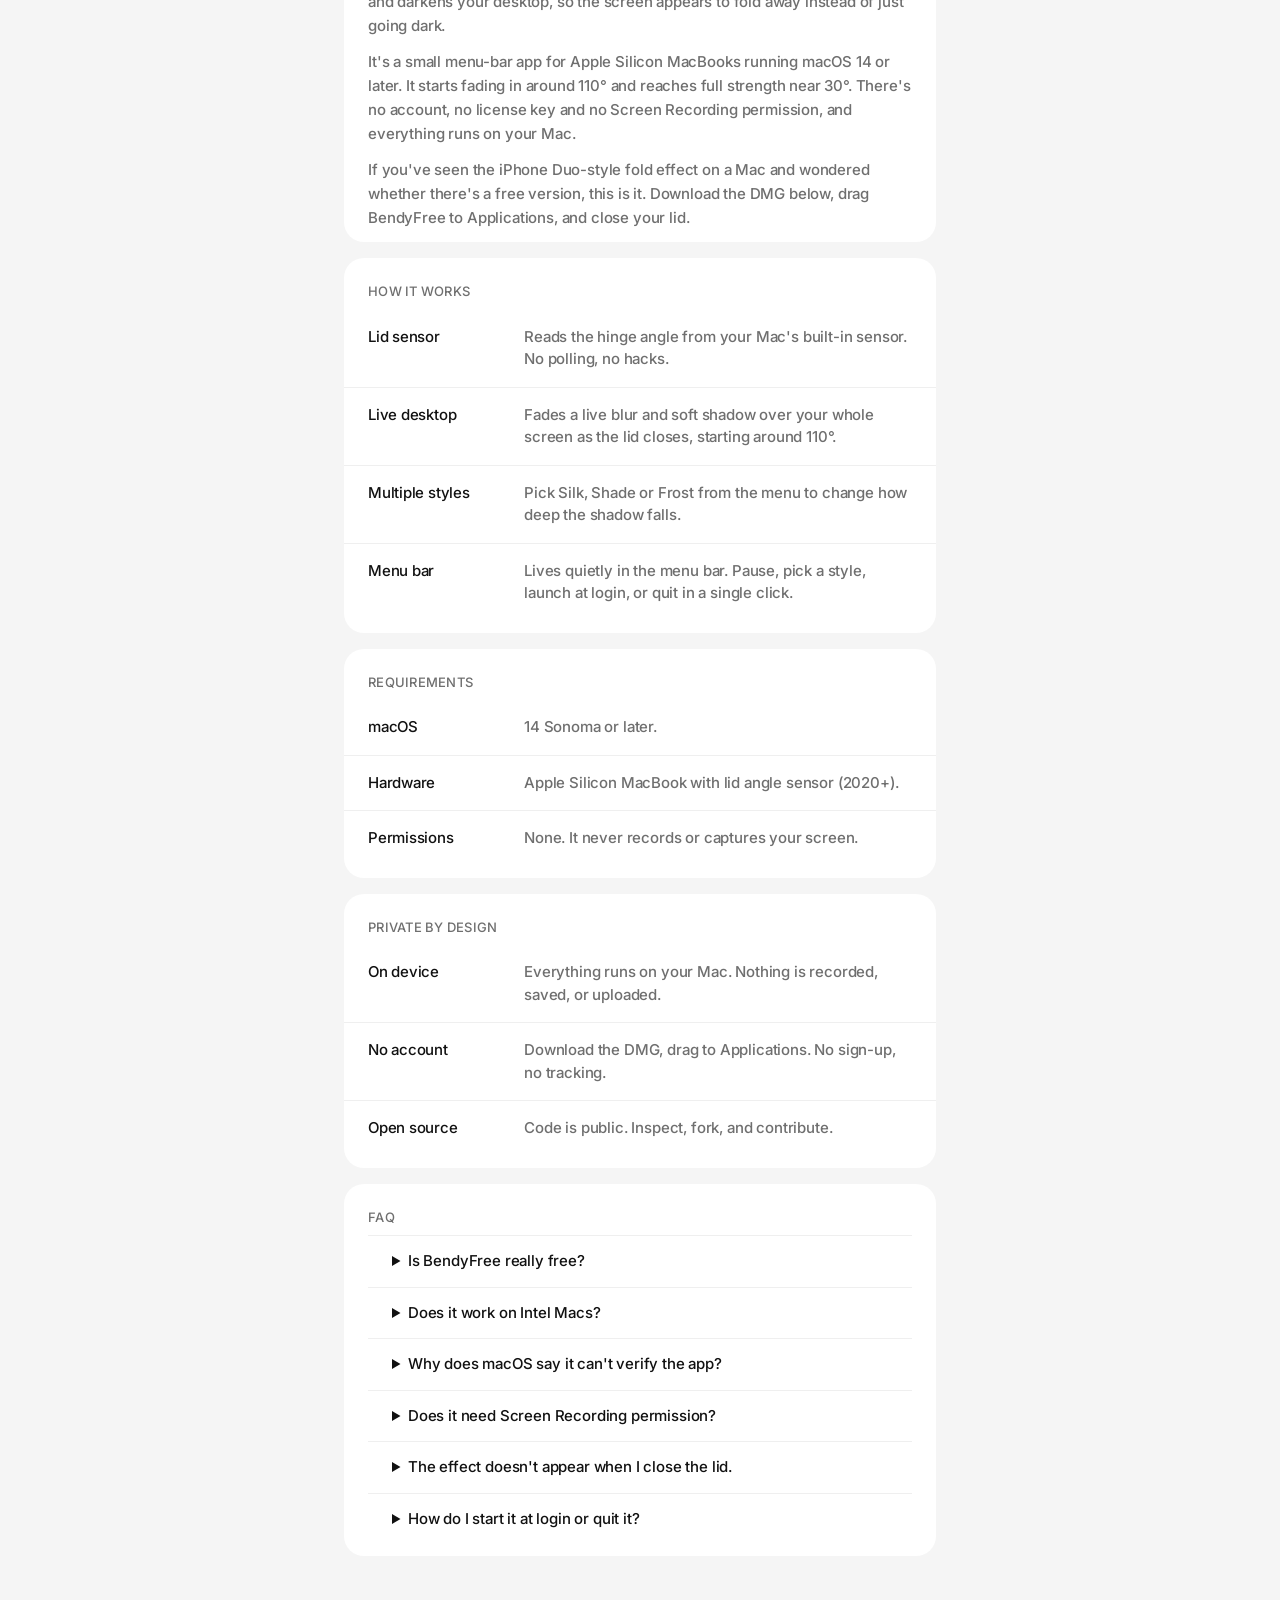
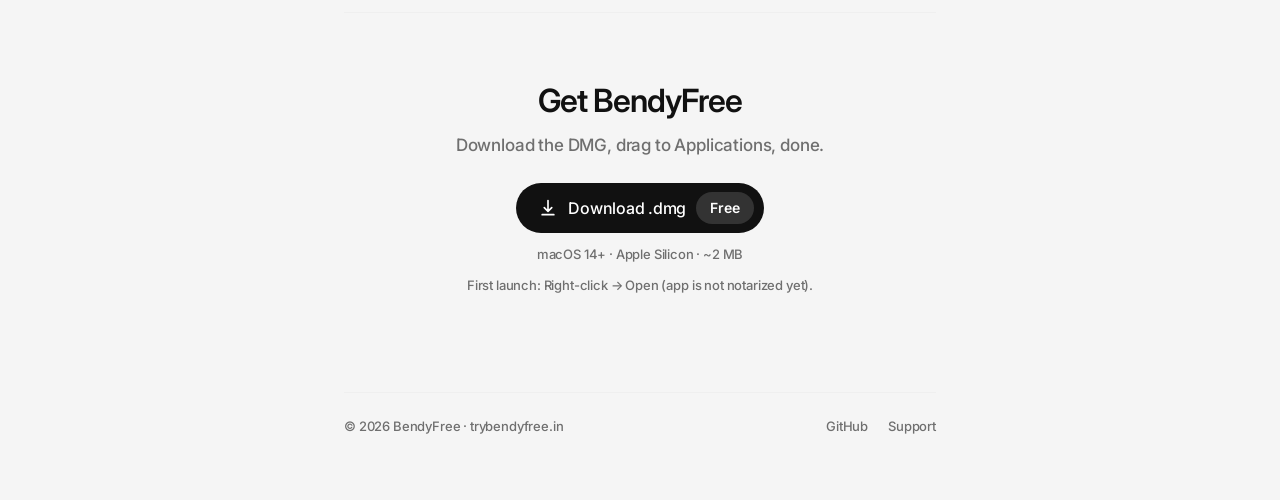
==== commit 9023e93d: "fix(site): rotate the whole lid as one piece so bezel, screen and camera notch move together" ====
--- a/site/index.html
+++ b/site/index.html
@@ -83,7 +83,7 @@
   <!-- Interactive MacBook -->
   <figure class="figure">
     <div class="mac" id="mac" role="img" aria-label="Illustration of a MacBook whose screen tilts back, blurs and darkens as the lid closes">
-      <div class="lid">
+      <div class="lid" id="lid">
         <div class="screen" id="screen">
           <!-- Sharp wallpaper -->
           <div class="art sharp">
--- a/site/style.css
+++ b/site/style.css
@@ -150,14 +150,16 @@
   background: #121212;
   border-radius: 4.83cqw 4.83cqw 0 0;
   overflow: hidden;
+  /* Hinge at the bottom, where the lid meets the deck: the whole bezel,
+     screen and notch rotate together as one rigid piece. */
+  transform-origin: 50% 100%;
+  will-change: transform;
 }
 .screen {
   position: absolute;
   inset: 1.5cqw 1.5cqw 2.2cqw;
   border-radius: 3.4cqw 3.4cqw 0 0;
   overflow: hidden;
-  transform-origin: 50% 100%;
-  will-change: transform;
   background: #2d1b69;
 }
 .art { position: absolute; inset: 0; }
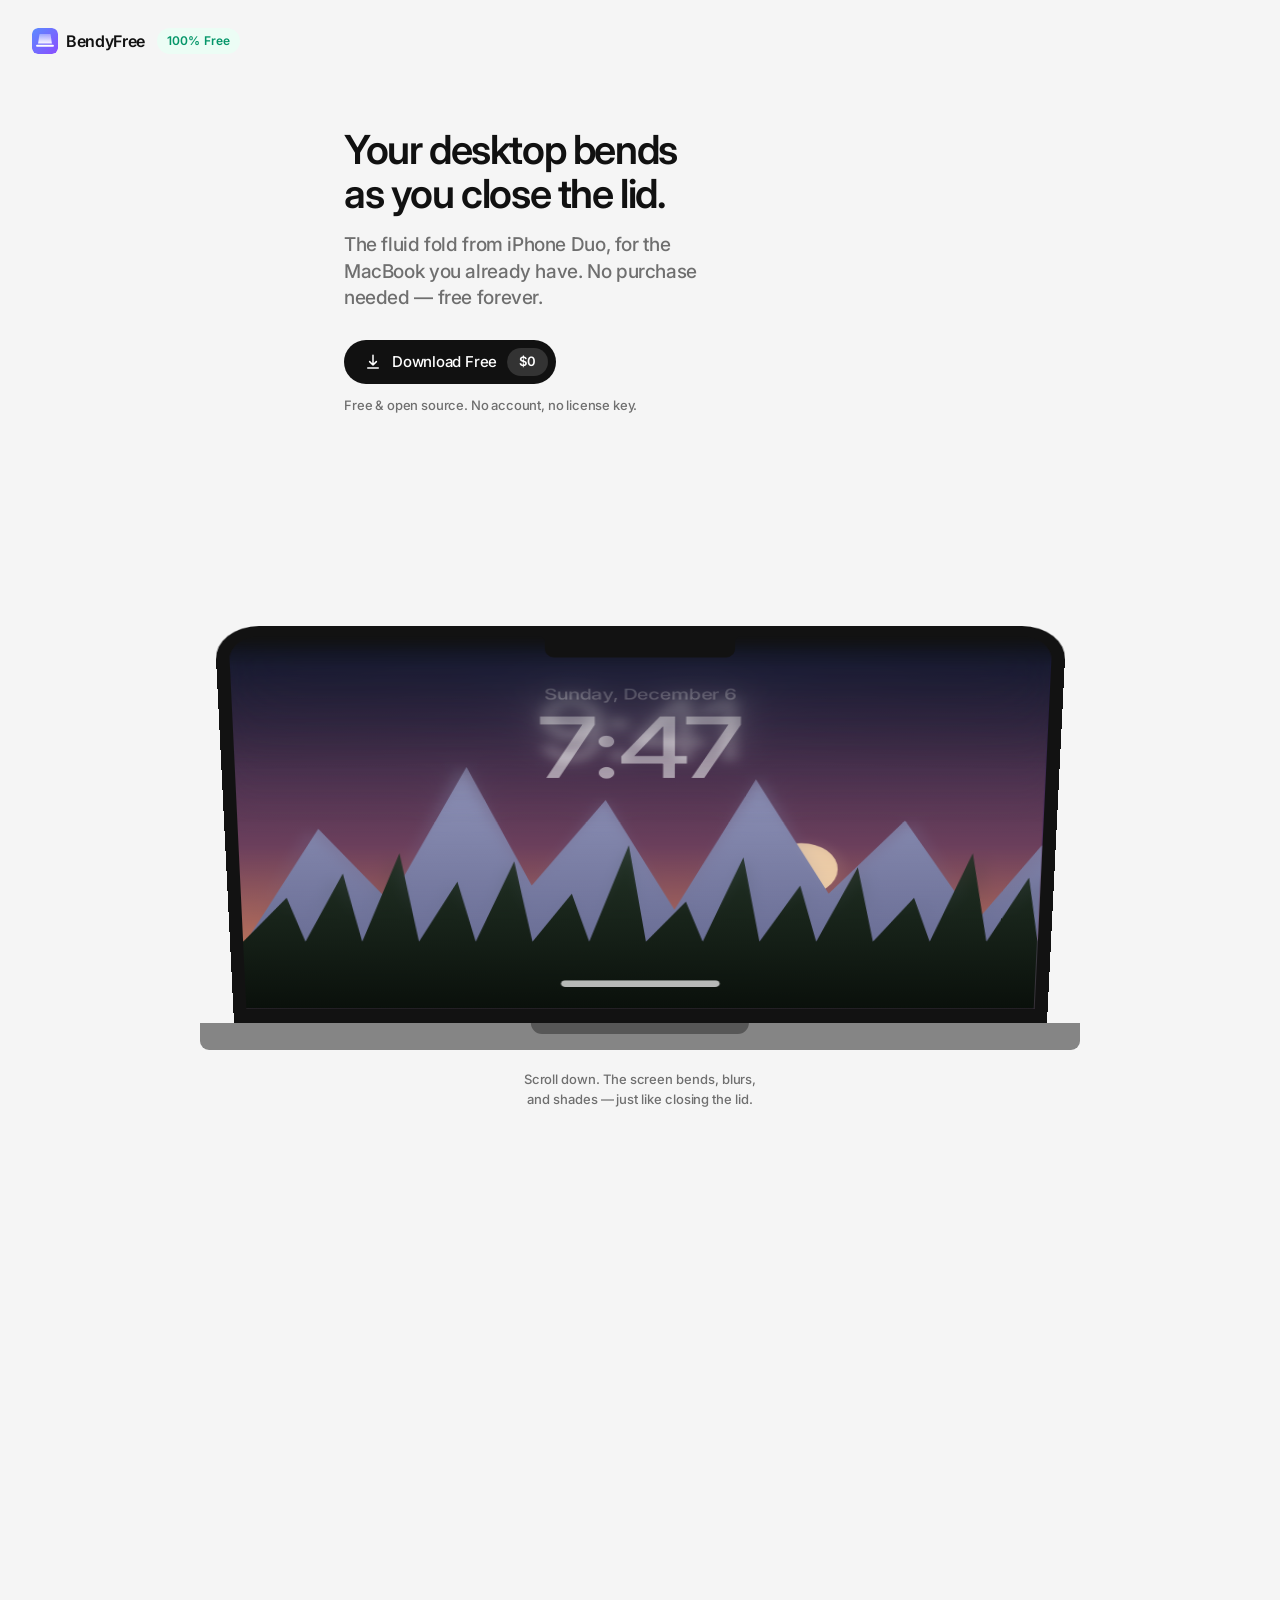
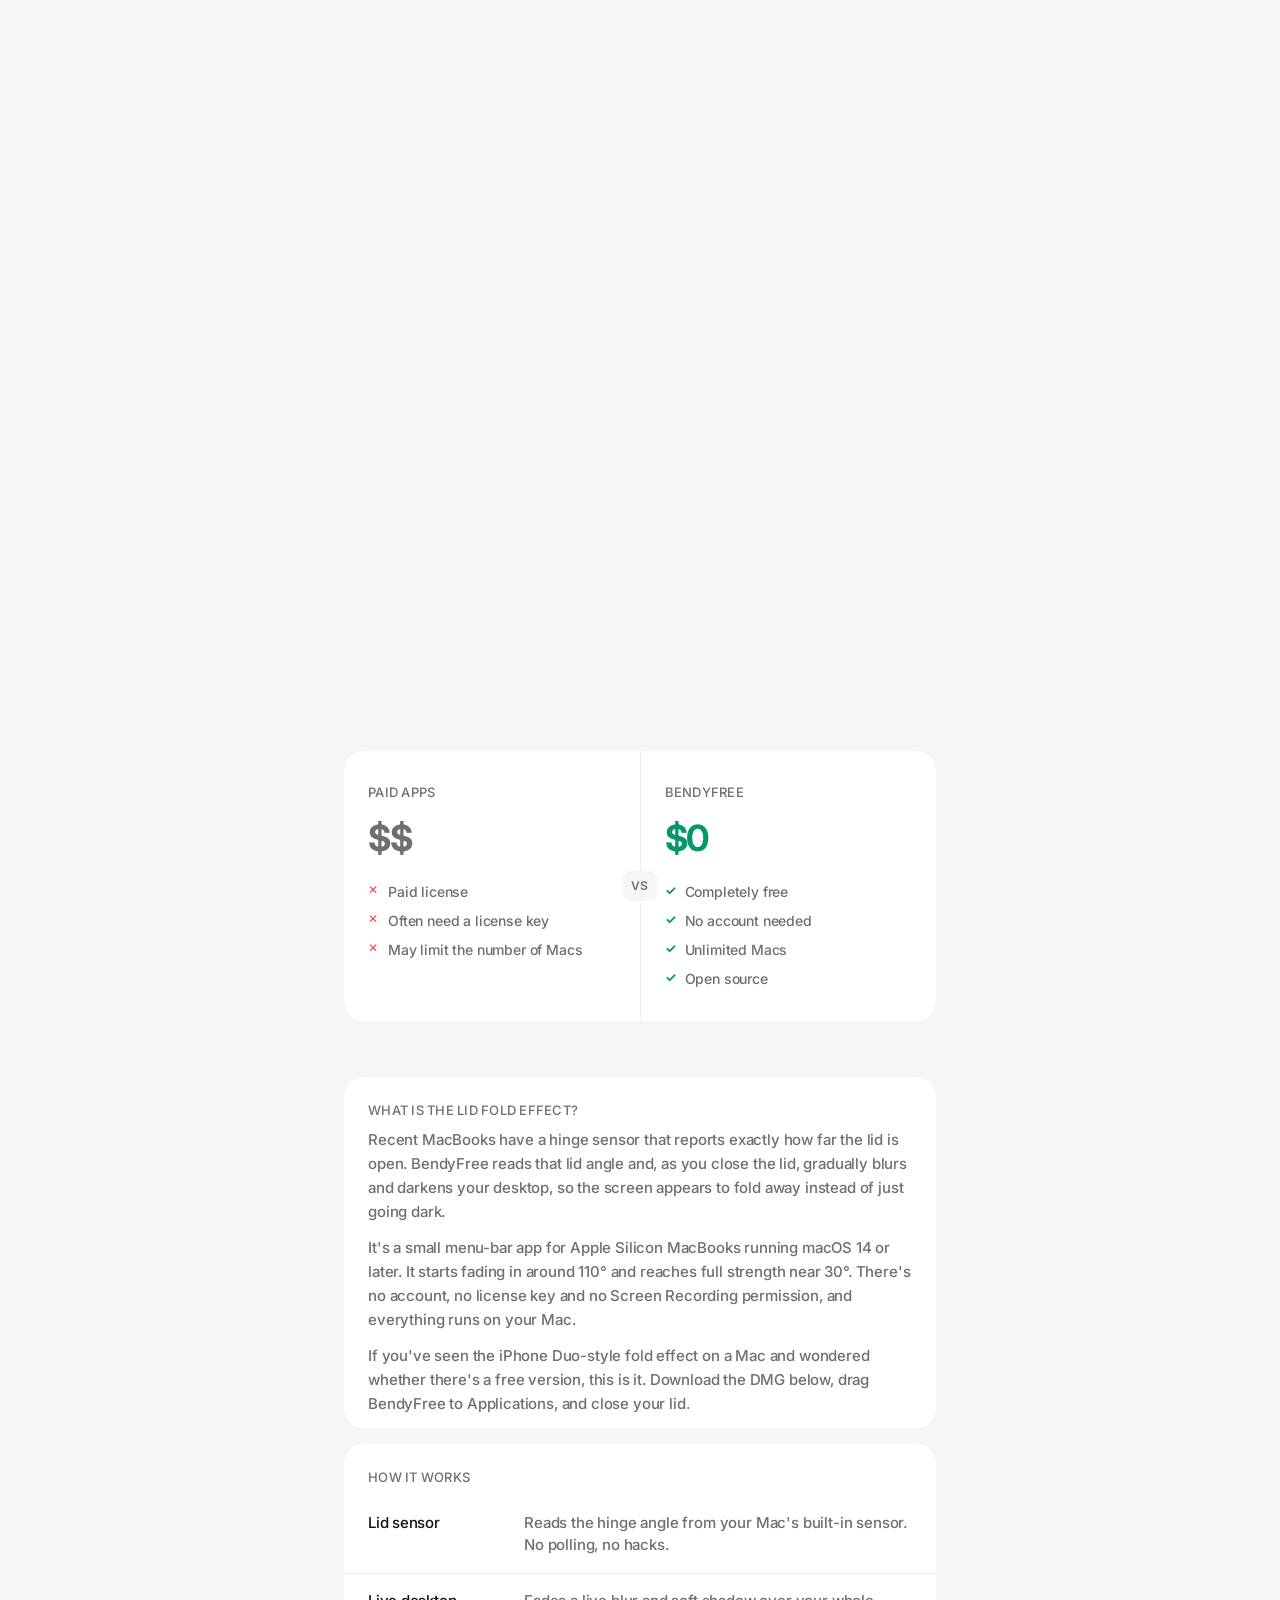
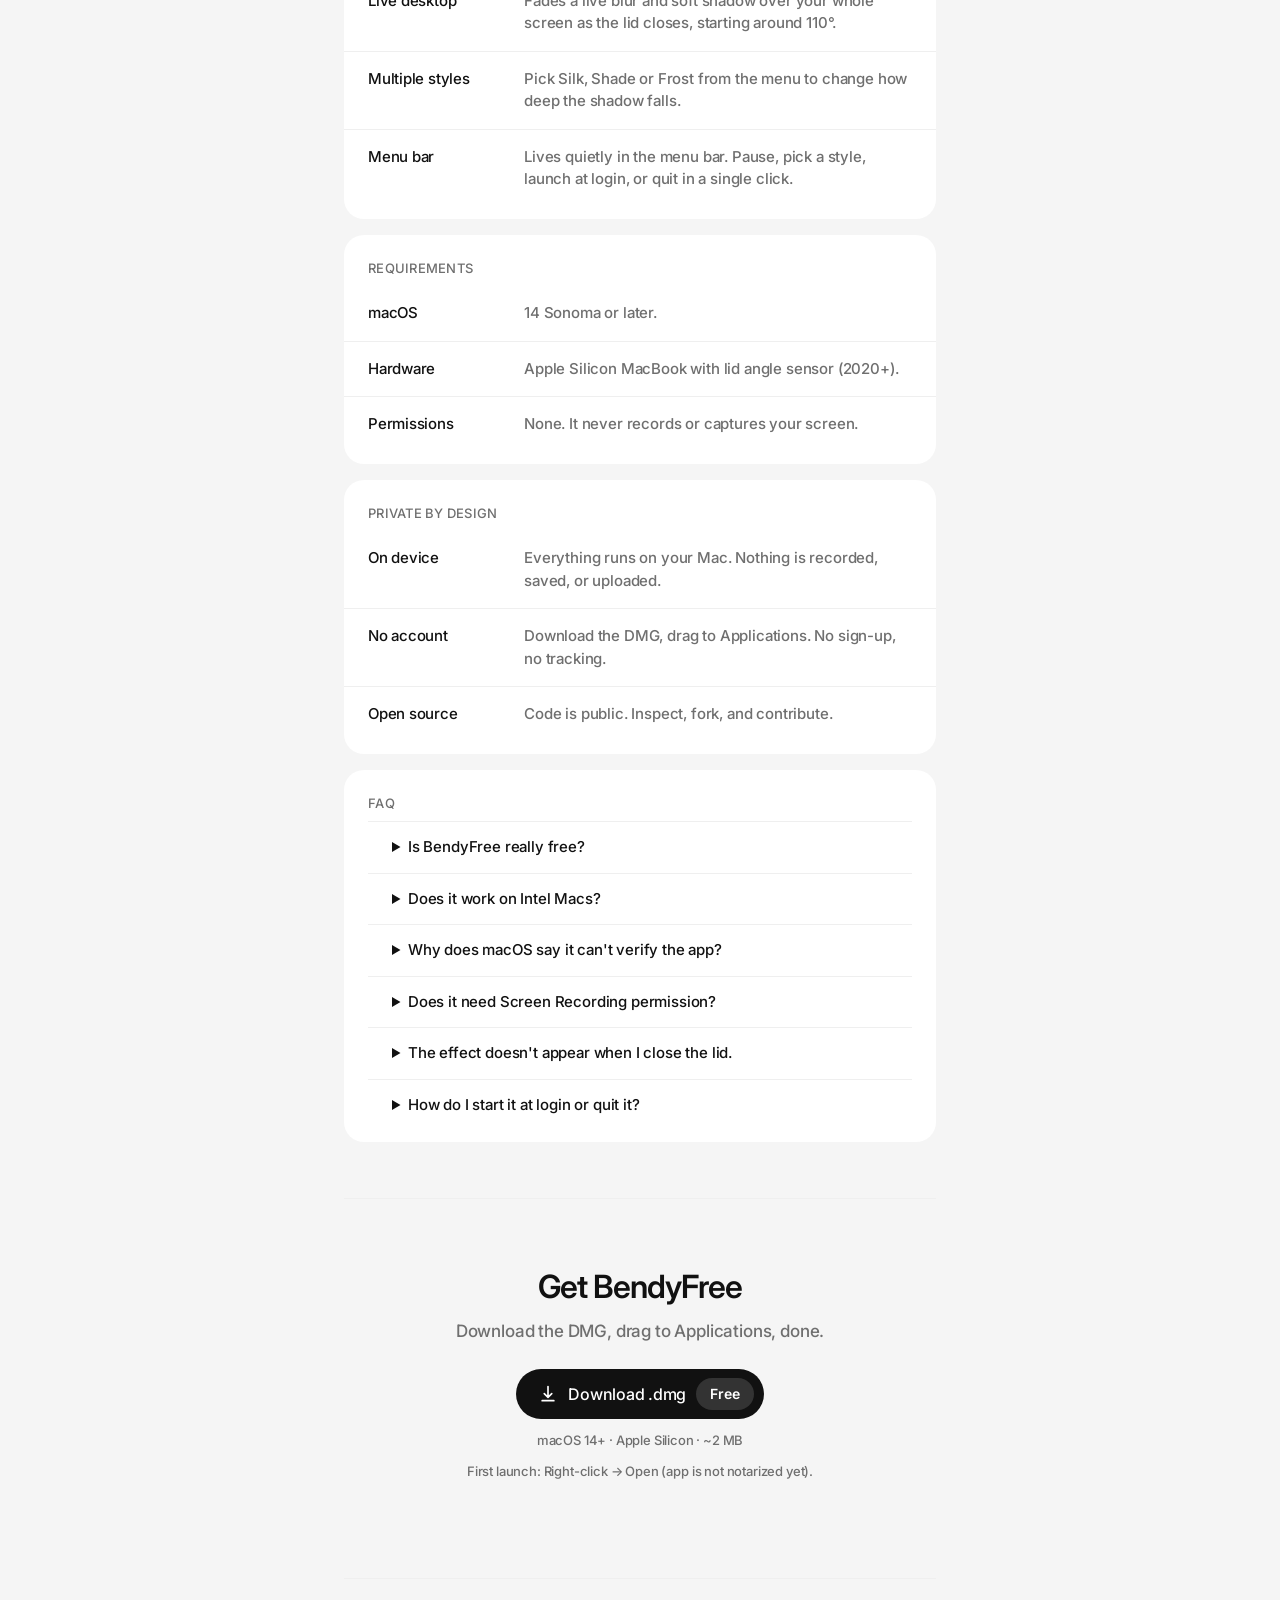
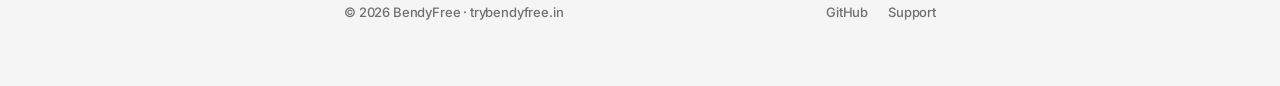
==== commit efd4505d: "fix(site): pin the demo in view for the whole scroll so it always finishes closing" ====
--- a/site/index.html
+++ b/site/index.html
@@ -81,22 +81,23 @@
   </section>
 
   <!-- Interactive MacBook -->
+  <div class="pin-track" id="pinTrack">
   <figure class="figure">
     <div class="mac" id="mac" role="img" aria-label="Illustration of a MacBook whose screen tilts back, blurs and darkens as the lid closes">
       <div class="lid" id="lid">
         <div class="screen" id="screen">
-          <!-- Sharp wallpaper -->
+          <!-- Sharp wallpaper: dusk over mountains and forest -->
           <div class="art sharp">
             <svg viewBox="0 0 280 182" preserveAspectRatio="none" aria-hidden="true">
               <defs>
-                <linearGradient id="sky" x1="0" y1="0" x2="0" y2="1"><stop offset="0" stop-color="#2d1b69"/><stop offset="1" stop-color="#6c3fa0"/></linearGradient>
-                <linearGradient id="far" x1="1" y1="0" x2="0" y2="1"><stop offset="0" stop-color="#e0e5ec"/><stop offset="1" stop-color="#85919f"/></linearGradient>
-                <linearGradient id="near" x1="0" y1="0" x2=".5" y2="1"><stop offset="0" stop-color="#a78bfa"/><stop offset="1" stop-color="#5b21b6"/></linearGradient>
+                <linearGradient id="sky" x1="0" y1="0" x2="0" y2="1"><stop offset="0" stop-color="#16213e"/><stop offset=".55" stop-color="#6b3f5c"/><stop offset="1" stop-color="#e8905a"/></linearGradient>
+                <linearGradient id="far" x1="0" y1="0" x2="0" y2="1"><stop offset="0" stop-color="#8f93b8"/><stop offset="1" stop-color="#5c6088"/></linearGradient>
+                <linearGradient id="near" x1="0" y1="0" x2="0" y2="1"><stop offset="0" stop-color="#233326"/><stop offset="1" stop-color="#0a100b"/></linearGradient>
               </defs>
               <rect width="280" height="182" fill="url(#sky)"/>
-              <circle cx="213" cy="49" r="11" fill="#eff5ff" fill-opacity=".7"/>
-              <path d="M0 116C40 132 120 100 190 112S260 96 280 96V182H0Z" fill="url(#far)"/>
-              <path d="M0 131C40 111 100 112 150 138S230 160 280 153V182H0Z" fill="url(#near)"/>
+              <circle cx="196" cy="112" r="13" fill="#ffe2b3" fill-opacity=".85"/>
+              <path d="M0 150L28 92L52 128L80 62L102 120L128 78L152 132L180 68L206 124L232 88L258 138L280 100V182H0Z" fill="url(#far)"/>
+              <path d="M0 182V148L16 126L22 148L36 114L42 148L56 104L62 148L76 118L82 148L96 108L102 148L116 124L122 148L136 100L142 148L156 128L162 148L176 106L182 148L196 120L202 148L216 111L222 148L236 126L242 148L256 104L262 148L276 116L280 148V182Z" fill="url(#near)"/>
             </svg>
             <div class="clock"><small id="clockDate"></small><b id="clockTime">9:41</b></div>
           </div>
@@ -104,42 +105,42 @@
           <div class="art blurred b1">
             <svg viewBox="0 0 280 182" preserveAspectRatio="none" aria-hidden="true">
               <defs>
-                <linearGradient id="sky1" x1="0" y1="0" x2="0" y2="1"><stop offset="0" stop-color="#2d1b69"/><stop offset="1" stop-color="#6c3fa0"/></linearGradient>
-                <linearGradient id="far1" x1="1" y1="0" x2="0" y2="1"><stop offset="0" stop-color="#e0e5ec"/><stop offset="1" stop-color="#85919f"/></linearGradient>
-                <linearGradient id="near1" x1="0" y1="0" x2=".5" y2="1"><stop offset="0" stop-color="#a78bfa"/><stop offset="1" stop-color="#5b21b6"/></linearGradient>
+                <linearGradient id="sky1" x1="0" y1="0" x2="0" y2="1"><stop offset="0" stop-color="#16213e"/><stop offset=".55" stop-color="#6b3f5c"/><stop offset="1" stop-color="#e8905a"/></linearGradient>
+                <linearGradient id="far1" x1="0" y1="0" x2="0" y2="1"><stop offset="0" stop-color="#8f93b8"/><stop offset="1" stop-color="#5c6088"/></linearGradient>
+                <linearGradient id="near1" x1="0" y1="0" x2="0" y2="1"><stop offset="0" stop-color="#233326"/><stop offset="1" stop-color="#0a100b"/></linearGradient>
               </defs>
               <rect width="280" height="182" fill="url(#sky1)"/>
-              <circle cx="213" cy="49" r="11" fill="#eff5ff" fill-opacity=".7"/>
-              <path d="M0 116C40 132 120 100 190 112S260 96 280 96V182H0Z" fill="url(#far1)"/>
-              <path d="M0 131C40 111 100 112 150 138S230 160 280 153V182H0Z" fill="url(#near1)"/>
+              <circle cx="196" cy="112" r="13" fill="#ffe2b3" fill-opacity=".85"/>
+              <path d="M0 150L28 92L52 128L80 62L102 120L128 78L152 132L180 68L206 124L232 88L258 138L280 100V182H0Z" fill="url(#far1)"/>
+              <path d="M0 182V148L16 126L22 148L36 114L42 148L56 104L62 148L76 118L82 148L96 108L102 148L116 124L122 148L136 100L142 148L156 128L162 148L176 106L182 148L196 120L202 148L216 111L222 148L236 126L242 148L256 104L262 148L276 116L280 148V182Z" fill="url(#near1)"/>
             </svg>
             <div class="clock"><small></small><b>9:41</b></div>
           </div>
           <div class="art blurred b2">
             <svg viewBox="0 0 280 182" preserveAspectRatio="none" aria-hidden="true">
               <defs>
-                <linearGradient id="sky2" x1="0" y1="0" x2="0" y2="1"><stop offset="0" stop-color="#2d1b69"/><stop offset="1" stop-color="#6c3fa0"/></linearGradient>
-                <linearGradient id="far2" x1="1" y1="0" x2="0" y2="1"><stop offset="0" stop-color="#e0e5ec"/><stop offset="1" stop-color="#85919f"/></linearGradient>
-                <linearGradient id="near2" x1="0" y1="0" x2=".5" y2="1"><stop offset="0" stop-color="#a78bfa"/><stop offset="1" stop-color="#5b21b6"/></linearGradient>
+                <linearGradient id="sky2" x1="0" y1="0" x2="0" y2="1"><stop offset="0" stop-color="#16213e"/><stop offset=".55" stop-color="#6b3f5c"/><stop offset="1" stop-color="#e8905a"/></linearGradient>
+                <linearGradient id="far2" x1="0" y1="0" x2="0" y2="1"><stop offset="0" stop-color="#8f93b8"/><stop offset="1" stop-color="#5c6088"/></linearGradient>
+                <linearGradient id="near2" x1="0" y1="0" x2="0" y2="1"><stop offset="0" stop-color="#233326"/><stop offset="1" stop-color="#0a100b"/></linearGradient>
               </defs>
               <rect width="280" height="182" fill="url(#sky2)"/>
-              <circle cx="213" cy="49" r="11" fill="#eff5ff" fill-opacity=".7"/>
-              <path d="M0 116C40 132 120 100 190 112S260 96 280 96V182H0Z" fill="url(#far2)"/>
-              <path d="M0 131C40 111 100 112 150 138S230 160 280 153V182H0Z" fill="url(#near2)"/>
+              <circle cx="196" cy="112" r="13" fill="#ffe2b3" fill-opacity=".85"/>
+              <path d="M0 150L28 92L52 128L80 62L102 120L128 78L152 132L180 68L206 124L232 88L258 138L280 100V182H0Z" fill="url(#far2)"/>
+              <path d="M0 182V148L16 126L22 148L36 114L42 148L56 104L62 148L76 118L82 148L96 108L102 148L116 124L122 148L136 100L142 148L156 128L162 148L176 106L182 148L196 120L202 148L216 111L222 148L236 126L242 148L256 104L262 148L276 116L280 148V182Z" fill="url(#near2)"/>
             </svg>
             <div class="clock"><small></small><b>9:41</b></div>
           </div>
           <div class="art blurred b3">
             <svg viewBox="0 0 280 182" preserveAspectRatio="none" aria-hidden="true">
               <defs>
-                <linearGradient id="sky3" x1="0" y1="0" x2="0" y2="1"><stop offset="0" stop-color="#2d1b69"/><stop offset="1" stop-color="#6c3fa0"/></linearGradient>
-                <linearGradient id="far3" x1="1" y1="0" x2="0" y2="1"><stop offset="0" stop-color="#e0e5ec"/><stop offset="1" stop-color="#85919f"/></linearGradient>
-                <linearGradient id="near3" x1="0" y1="0" x2=".5" y2="1"><stop offset="0" stop-color="#a78bfa"/><stop offset="1" stop-color="#5b21b6"/></linearGradient>
+                <linearGradient id="sky3" x1="0" y1="0" x2="0" y2="1"><stop offset="0" stop-color="#16213e"/><stop offset=".55" stop-color="#6b3f5c"/><stop offset="1" stop-color="#e8905a"/></linearGradient>
+                <linearGradient id="far3" x1="0" y1="0" x2="0" y2="1"><stop offset="0" stop-color="#8f93b8"/><stop offset="1" stop-color="#5c6088"/></linearGradient>
+                <linearGradient id="near3" x1="0" y1="0" x2="0" y2="1"><stop offset="0" stop-color="#233326"/><stop offset="1" stop-color="#0a100b"/></linearGradient>
               </defs>
               <rect width="280" height="182" fill="url(#sky3)"/>
-              <circle cx="213" cy="49" r="11" fill="#eff5ff" fill-opacity=".7"/>
-              <path d="M0 116C40 132 120 100 190 112S260 96 280 96V182H0Z" fill="url(#far3)"/>
-              <path d="M0 131C40 111 100 112 150 138S230 160 280 153V182H0Z" fill="url(#near3)"/>
+              <circle cx="196" cy="112" r="13" fill="#ffe2b3" fill-opacity=".85"/>
+              <path d="M0 150L28 92L52 128L80 62L102 120L128 78L152 132L180 68L206 124L232 88L258 138L280 100V182H0Z" fill="url(#far3)"/>
+              <path d="M0 182V148L16 126L22 148L36 114L42 148L56 104L62 148L76 118L82 148L96 108L102 148L116 124L122 148L136 100L142 148L156 128L162 148L176 106L182 148L196 120L202 148L216 111L222 148L236 126L242 148L256 104L262 148L276 116L280 148V182Z" fill="url(#near3)"/>
             </svg>
             <div class="clock"><small></small><b>9:41</b></div>
           </div>
@@ -156,6 +157,7 @@
     </div>
     <figcaption class="caption">Scroll down. The screen bends, blurs, and shades — just like closing the lid.</figcaption>
   </figure>
+  </div>
 
   <!-- Comparison -->
   <section class="comparison">
--- a/site/style.css
+++ b/site/style.css
@@ -130,12 +130,25 @@
   font-size: 14px;
 }
 
-/* ── MacBook figure ── */
+/* ── MacBook figure ──
+   Pinned in view for the scroll distance so the close-and-bend animation
+   always finishes while it's on screen, instead of scrolling away first. */
+.pin-track {
+  position: relative;
+  height: calc(100vh + 900px);
+  margin-bottom: 56px;
+}
 .figure {
+  position: sticky;
+  top: 10vh;
   width: min(880px, calc(100vw - 48px));
-  margin: 0 0 56px 50%;
+  margin: 0 0 0 50%;
   transform: translateX(-50%);
   padding: 0;
+}
+@media (prefers-reduced-motion: reduce) {
+  .pin-track { height: auto; }
+  .figure { position: static; transform: translateX(-50%); }
 }
 .mac {
   width: 100%;
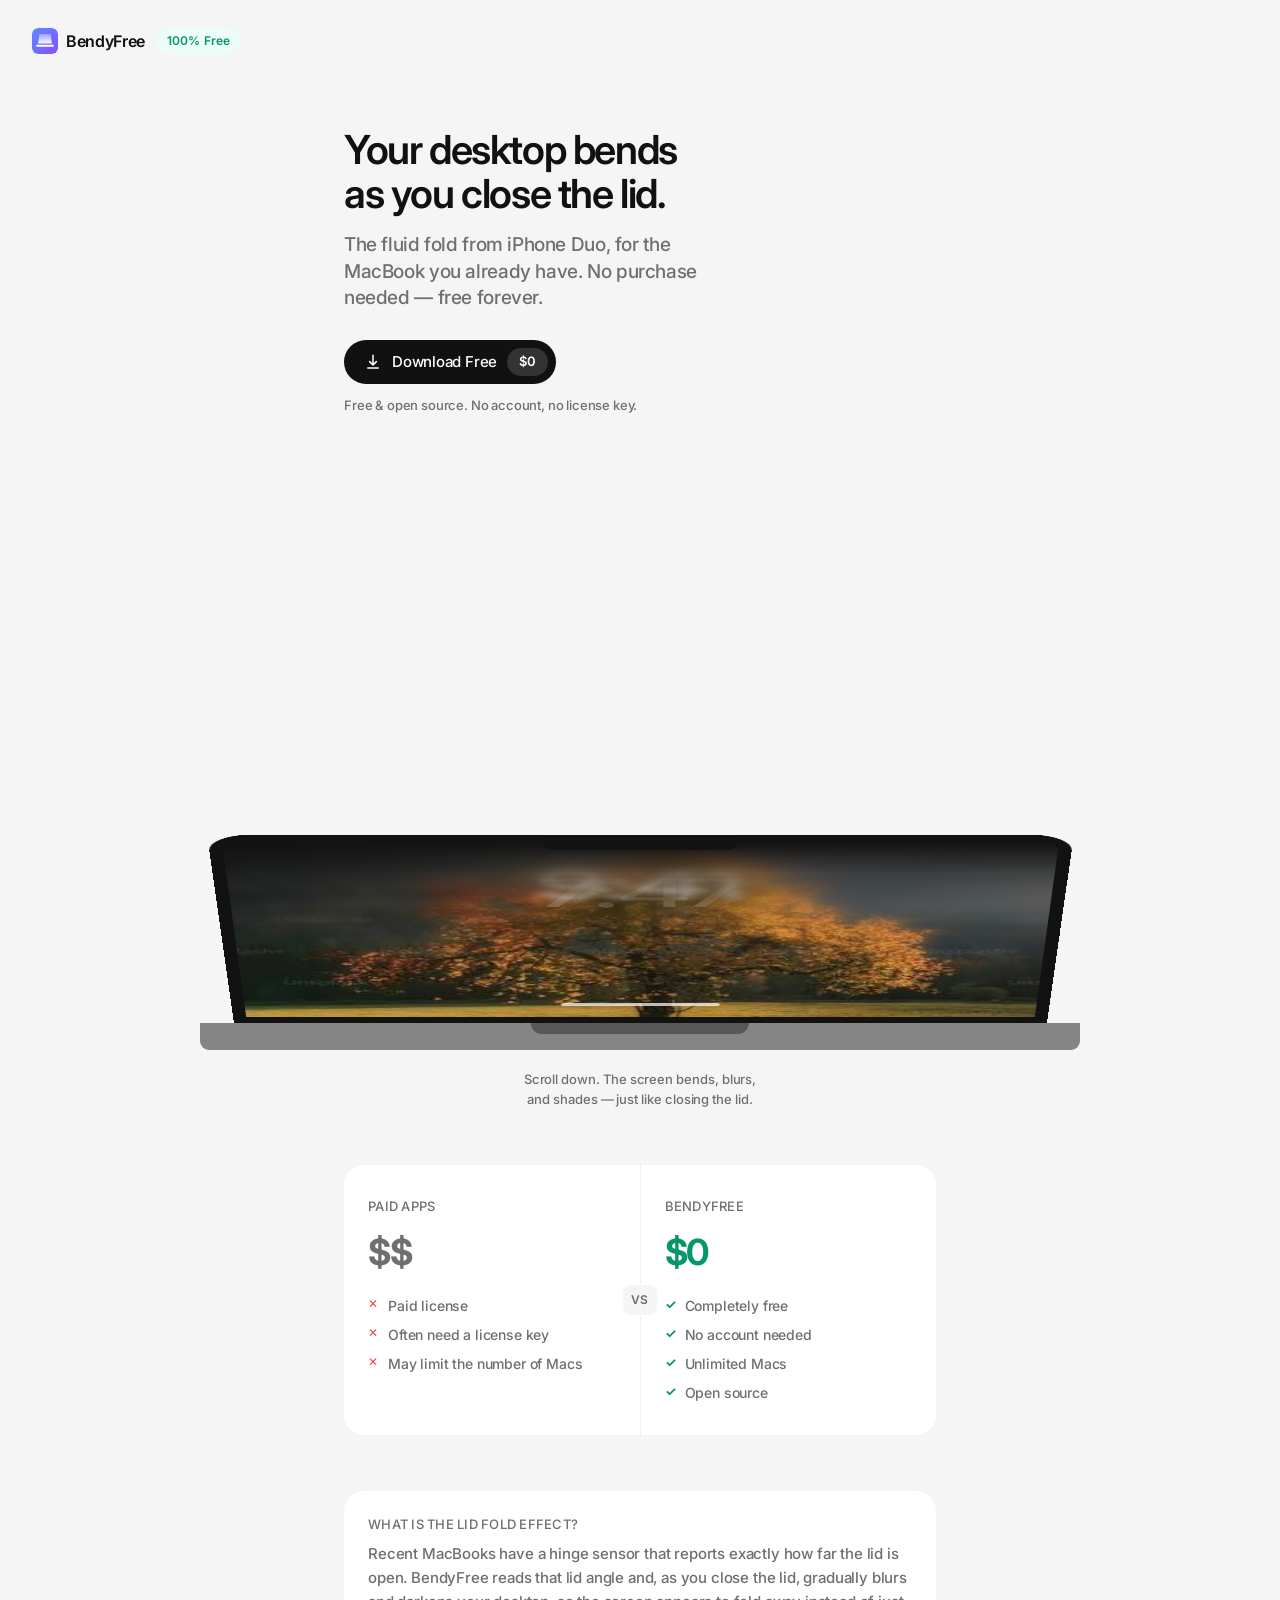
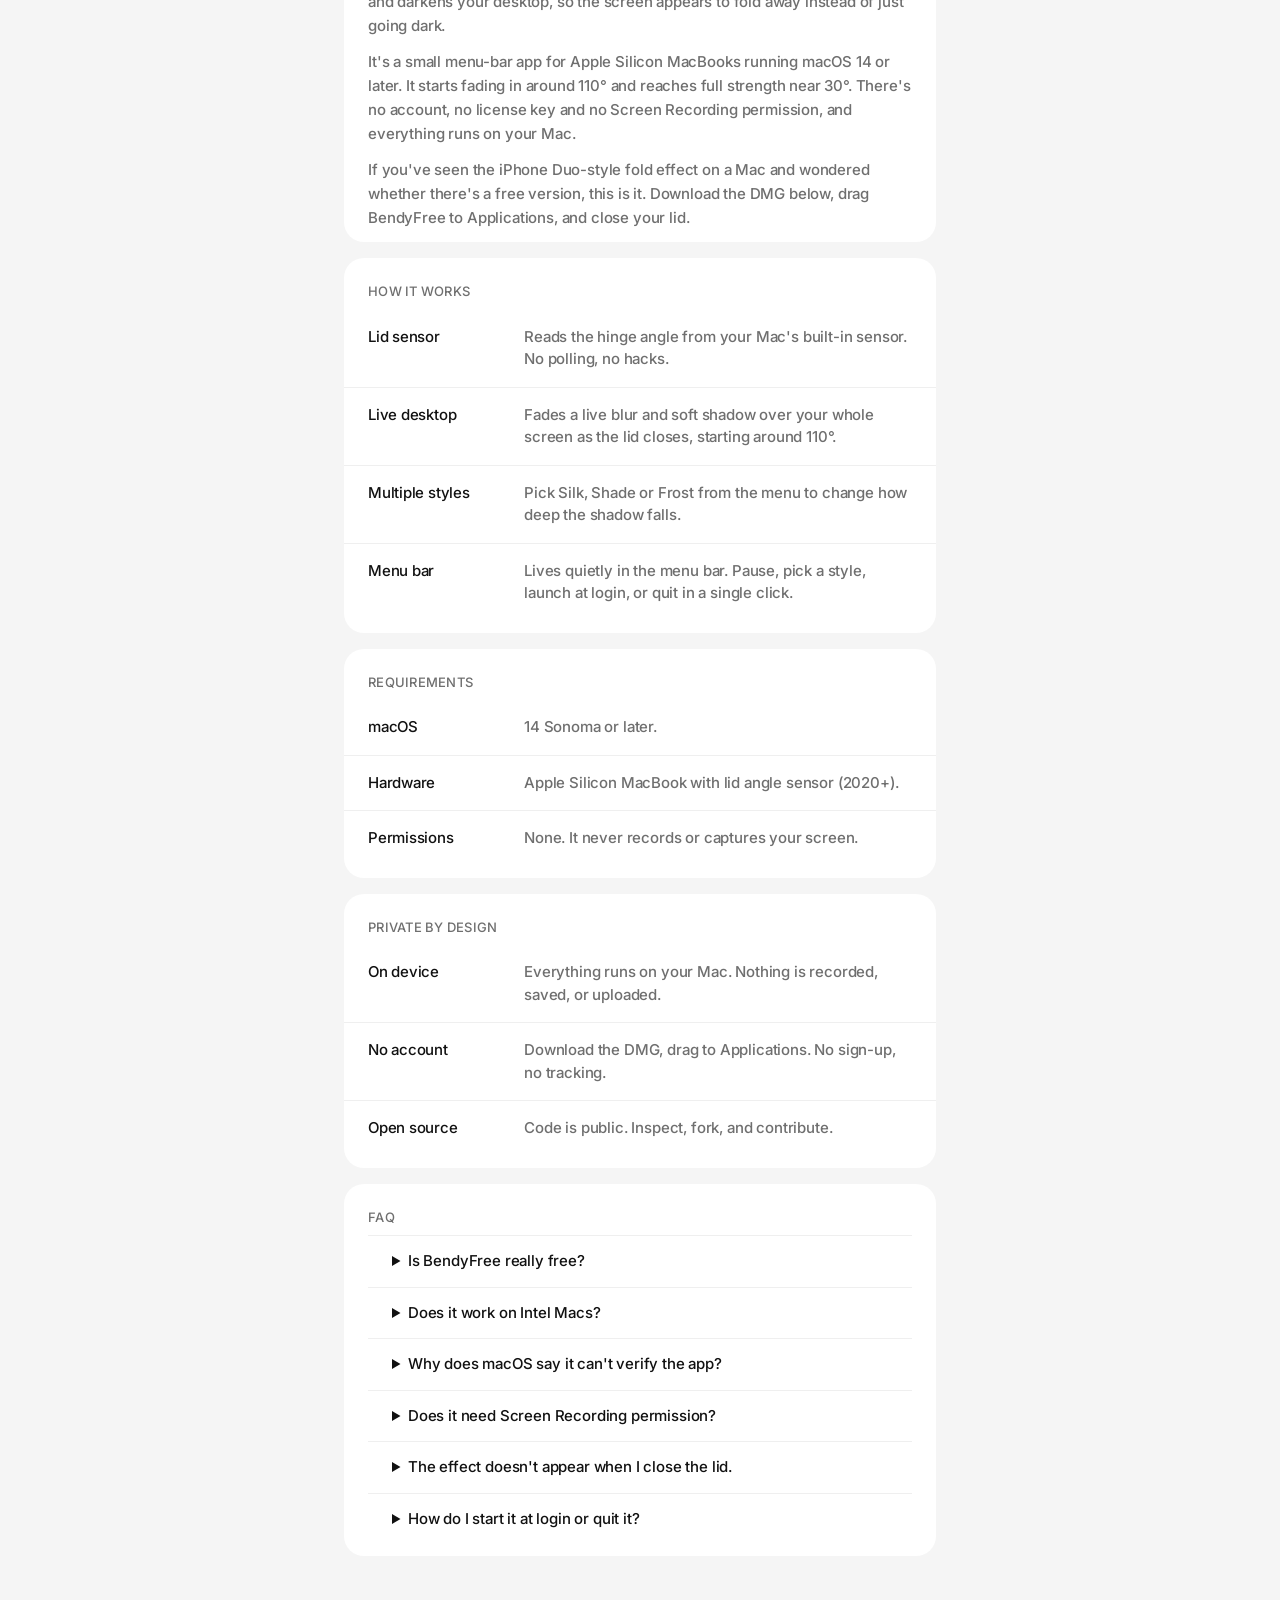
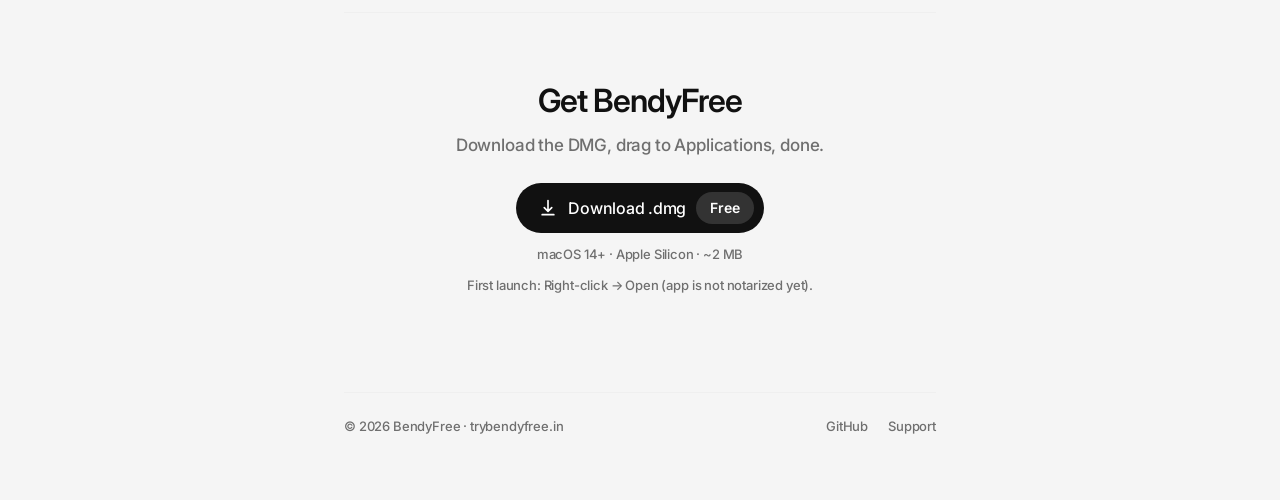
==== commit 8e65cb6b: "feat(site): use tree.jpeg as the lock-screen wallpaper in the demo" ====
--- a/site/index.html
+++ b/site/index.html
@@ -86,62 +86,22 @@
     <div class="mac" id="mac" role="img" aria-label="Illustration of a MacBook whose screen tilts back, blurs and darkens as the lid closes">
       <div class="lid" id="lid">
         <div class="screen" id="screen">
-          <!-- Sharp wallpaper: dusk over mountains and forest -->
+          <!-- Sharp wallpaper -->
           <div class="art sharp">
-            <svg viewBox="0 0 280 182" preserveAspectRatio="none" aria-hidden="true">
-              <defs>
-                <linearGradient id="sky" x1="0" y1="0" x2="0" y2="1"><stop offset="0" stop-color="#16213e"/><stop offset=".55" stop-color="#6b3f5c"/><stop offset="1" stop-color="#e8905a"/></linearGradient>
-                <linearGradient id="far" x1="0" y1="0" x2="0" y2="1"><stop offset="0" stop-color="#8f93b8"/><stop offset="1" stop-color="#5c6088"/></linearGradient>
-                <linearGradient id="near" x1="0" y1="0" x2="0" y2="1"><stop offset="0" stop-color="#233326"/><stop offset="1" stop-color="#0a100b"/></linearGradient>
-              </defs>
-              <rect width="280" height="182" fill="url(#sky)"/>
-              <circle cx="196" cy="112" r="13" fill="#ffe2b3" fill-opacity=".85"/>
-              <path d="M0 150L28 92L52 128L80 62L102 120L128 78L152 132L180 68L206 124L232 88L258 138L280 100V182H0Z" fill="url(#far)"/>
-              <path d="M0 182V148L16 126L22 148L36 114L42 148L56 104L62 148L76 118L82 148L96 108L102 148L116 124L122 148L136 100L142 148L156 128L162 148L176 106L182 148L196 120L202 148L216 111L222 148L236 126L242 148L256 104L262 148L276 116L280 148V182Z" fill="url(#near)"/>
-            </svg>
+            <img src="wallpaper.jpg" alt="" loading="eager">
             <div class="clock"><small id="clockDate"></small><b id="clockTime">9:41</b></div>
           </div>
-          <!-- Blur layers for progressive blur effect -->
+          <!-- Blur layers for progressive blur effect - same photo, three CSS blur strengths -->
           <div class="art blurred b1">
-            <svg viewBox="0 0 280 182" preserveAspectRatio="none" aria-hidden="true">
-              <defs>
-                <linearGradient id="sky1" x1="0" y1="0" x2="0" y2="1"><stop offset="0" stop-color="#16213e"/><stop offset=".55" stop-color="#6b3f5c"/><stop offset="1" stop-color="#e8905a"/></linearGradient>
-                <linearGradient id="far1" x1="0" y1="0" x2="0" y2="1"><stop offset="0" stop-color="#8f93b8"/><stop offset="1" stop-color="#5c6088"/></linearGradient>
-                <linearGradient id="near1" x1="0" y1="0" x2="0" y2="1"><stop offset="0" stop-color="#233326"/><stop offset="1" stop-color="#0a100b"/></linearGradient>
-              </defs>
-              <rect width="280" height="182" fill="url(#sky1)"/>
-              <circle cx="196" cy="112" r="13" fill="#ffe2b3" fill-opacity=".85"/>
-              <path d="M0 150L28 92L52 128L80 62L102 120L128 78L152 132L180 68L206 124L232 88L258 138L280 100V182H0Z" fill="url(#far1)"/>
-              <path d="M0 182V148L16 126L22 148L36 114L42 148L56 104L62 148L76 118L82 148L96 108L102 148L116 124L122 148L136 100L142 148L156 128L162 148L176 106L182 148L196 120L202 148L216 111L222 148L236 126L242 148L256 104L262 148L276 116L280 148V182Z" fill="url(#near1)"/>
-            </svg>
+            <img src="wallpaper.jpg" alt="" loading="eager">
             <div class="clock"><small></small><b>9:41</b></div>
           </div>
           <div class="art blurred b2">
-            <svg viewBox="0 0 280 182" preserveAspectRatio="none" aria-hidden="true">
-              <defs>
-                <linearGradient id="sky2" x1="0" y1="0" x2="0" y2="1"><stop offset="0" stop-color="#16213e"/><stop offset=".55" stop-color="#6b3f5c"/><stop offset="1" stop-color="#e8905a"/></linearGradient>
-                <linearGradient id="far2" x1="0" y1="0" x2="0" y2="1"><stop offset="0" stop-color="#8f93b8"/><stop offset="1" stop-color="#5c6088"/></linearGradient>
-                <linearGradient id="near2" x1="0" y1="0" x2="0" y2="1"><stop offset="0" stop-color="#233326"/><stop offset="1" stop-color="#0a100b"/></linearGradient>
-              </defs>
-              <rect width="280" height="182" fill="url(#sky2)"/>
-              <circle cx="196" cy="112" r="13" fill="#ffe2b3" fill-opacity=".85"/>
-              <path d="M0 150L28 92L52 128L80 62L102 120L128 78L152 132L180 68L206 124L232 88L258 138L280 100V182H0Z" fill="url(#far2)"/>
-              <path d="M0 182V148L16 126L22 148L36 114L42 148L56 104L62 148L76 118L82 148L96 108L102 148L116 124L122 148L136 100L142 148L156 128L162 148L176 106L182 148L196 120L202 148L216 111L222 148L236 126L242 148L256 104L262 148L276 116L280 148V182Z" fill="url(#near2)"/>
-            </svg>
+            <img src="wallpaper.jpg" alt="" loading="eager">
             <div class="clock"><small></small><b>9:41</b></div>
           </div>
           <div class="art blurred b3">
-            <svg viewBox="0 0 280 182" preserveAspectRatio="none" aria-hidden="true">
-              <defs>
-                <linearGradient id="sky3" x1="0" y1="0" x2="0" y2="1"><stop offset="0" stop-color="#16213e"/><stop offset=".55" stop-color="#6b3f5c"/><stop offset="1" stop-color="#e8905a"/></linearGradient>
-                <linearGradient id="far3" x1="0" y1="0" x2="0" y2="1"><stop offset="0" stop-color="#8f93b8"/><stop offset="1" stop-color="#5c6088"/></linearGradient>
-                <linearGradient id="near3" x1="0" y1="0" x2="0" y2="1"><stop offset="0" stop-color="#233326"/><stop offset="1" stop-color="#0a100b"/></linearGradient>
-              </defs>
-              <rect width="280" height="182" fill="url(#sky3)"/>
-              <circle cx="196" cy="112" r="13" fill="#ffe2b3" fill-opacity=".85"/>
-              <path d="M0 150L28 92L52 128L80 62L102 120L128 78L152 132L180 68L206 124L232 88L258 138L280 100V182H0Z" fill="url(#far3)"/>
-              <path d="M0 182V148L16 126L22 148L36 114L42 148L56 104L62 148L76 118L82 148L96 108L102 148L116 124L122 148L136 100L142 148L156 128L162 148L176 106L182 148L196 120L202 148L216 111L222 148L236 126L242 148L256 104L262 148L276 116L280 148V182Z" fill="url(#near3)"/>
-            </svg>
+            <img src="wallpaper.jpg" alt="" loading="eager">
             <div class="clock"><small></small><b>9:41</b></div>
           </div>
           <!-- Shadow overlay -->
--- a/site/style.css
+++ b/site/style.css
@@ -130,25 +130,15 @@
   font-size: 14px;
 }
 
-/* ── MacBook figure ──
-   Pinned in view for the scroll distance so the close-and-bend animation
-   always finishes while it's on screen, instead of scrolling away first. */
+/* ── MacBook figure ── */
 .pin-track {
-  position: relative;
-  height: calc(100vh + 900px);
-  margin-bottom: 56px;
+  margin: 0 0 56px;
 }
 .figure {
-  position: sticky;
-  top: 10vh;
   width: min(880px, calc(100vw - 48px));
   margin: 0 0 0 50%;
   transform: translateX(-50%);
   padding: 0;
-}
-@media (prefers-reduced-motion: reduce) {
-  .pin-track { height: auto; }
-  .figure { position: static; transform: translateX(-50%); }
 }
 .mac {
   width: 100%;
@@ -173,10 +163,15 @@
   inset: 1.5cqw 1.5cqw 2.2cqw;
   border-radius: 3.4cqw 3.4cqw 0 0;
   overflow: hidden;
-  background: #2d1b69;
+  background: #14171a;
 }
 .art { position: absolute; inset: 0; }
-.art svg { width: 100%; height: 100%; display: block; }
+.art svg, .art img {
+  width: 100%;
+  height: 100%;
+  display: block;
+  object-fit: cover;
+}
 
 /* Progressive blur layers */
 .art.blurred { opacity: 0; transform: scale(1.03); }
@@ -215,6 +210,7 @@
   color: rgba(255,255,255,0.9);
   letter-spacing: -0.04em;
   line-height: 1;
+  text-shadow: 0 1px 10px rgba(0,0,0,.55);
 }
 .clock small {
   display: block;
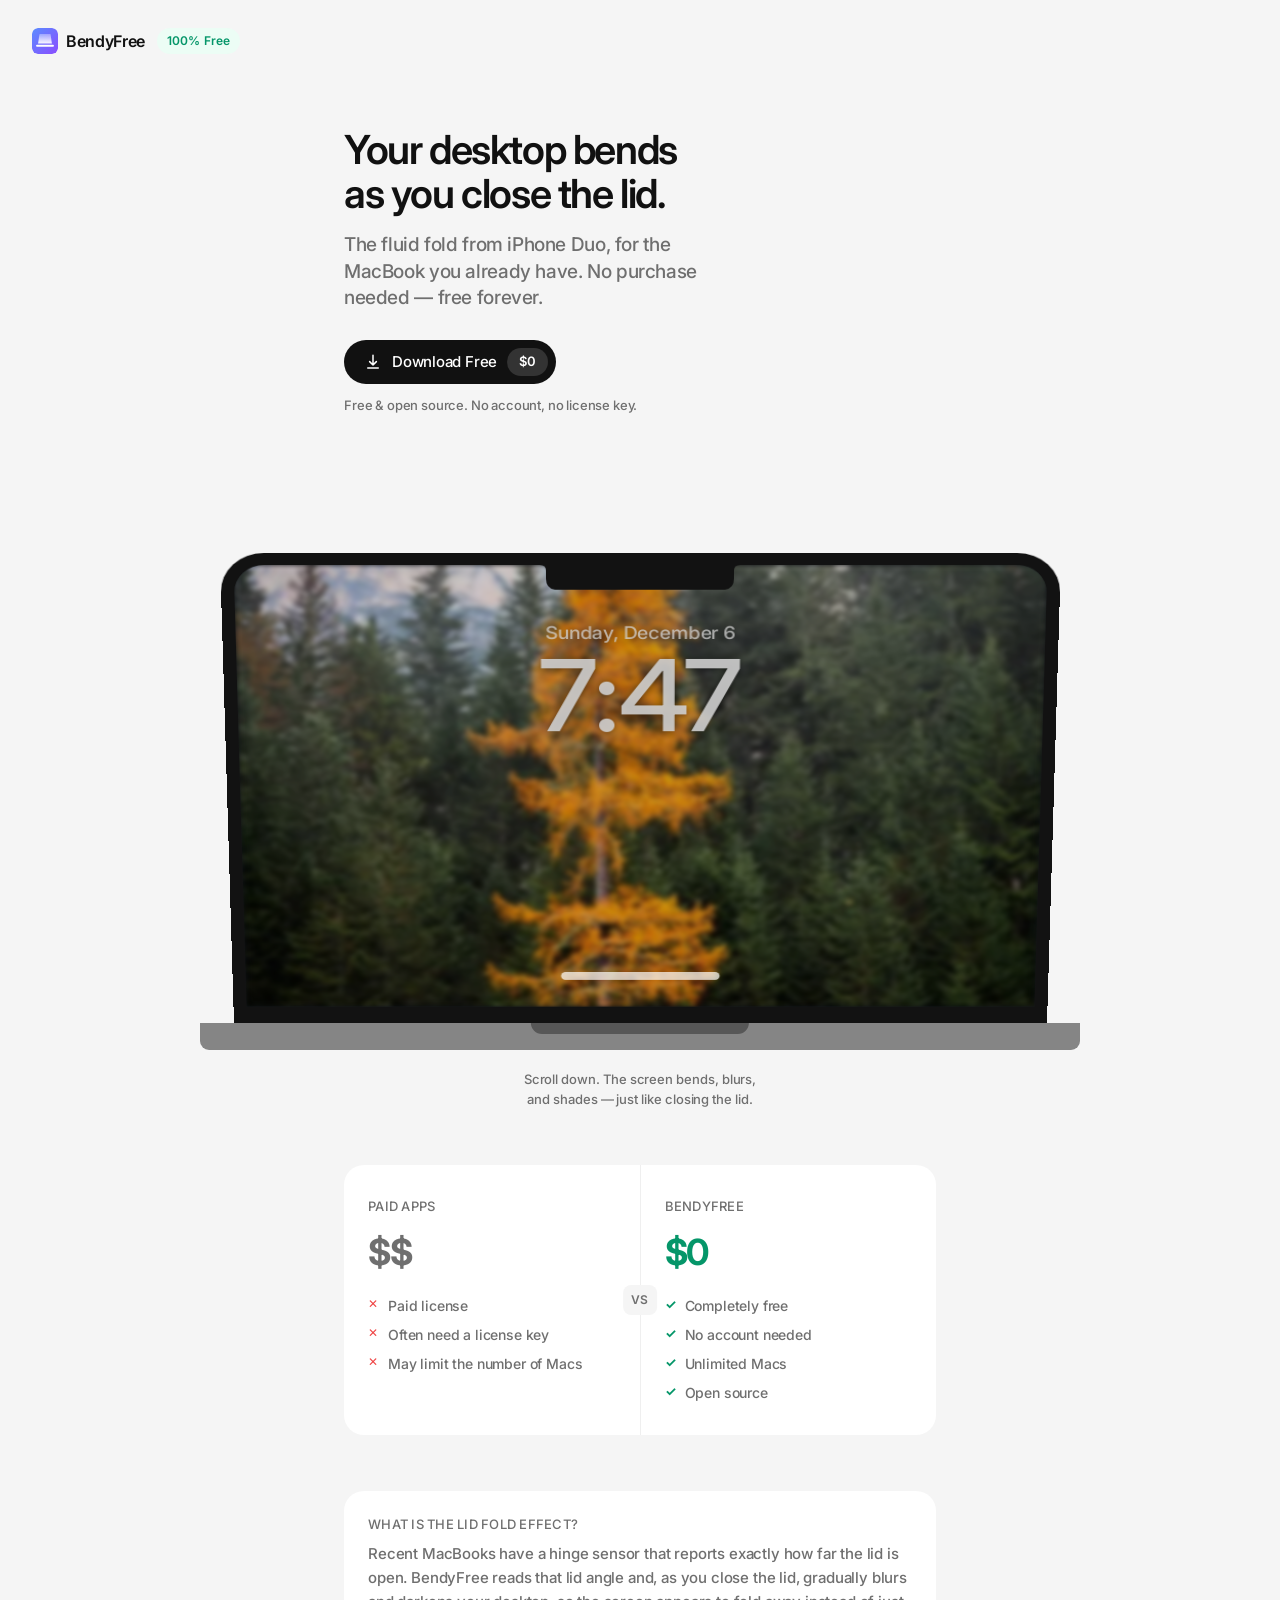
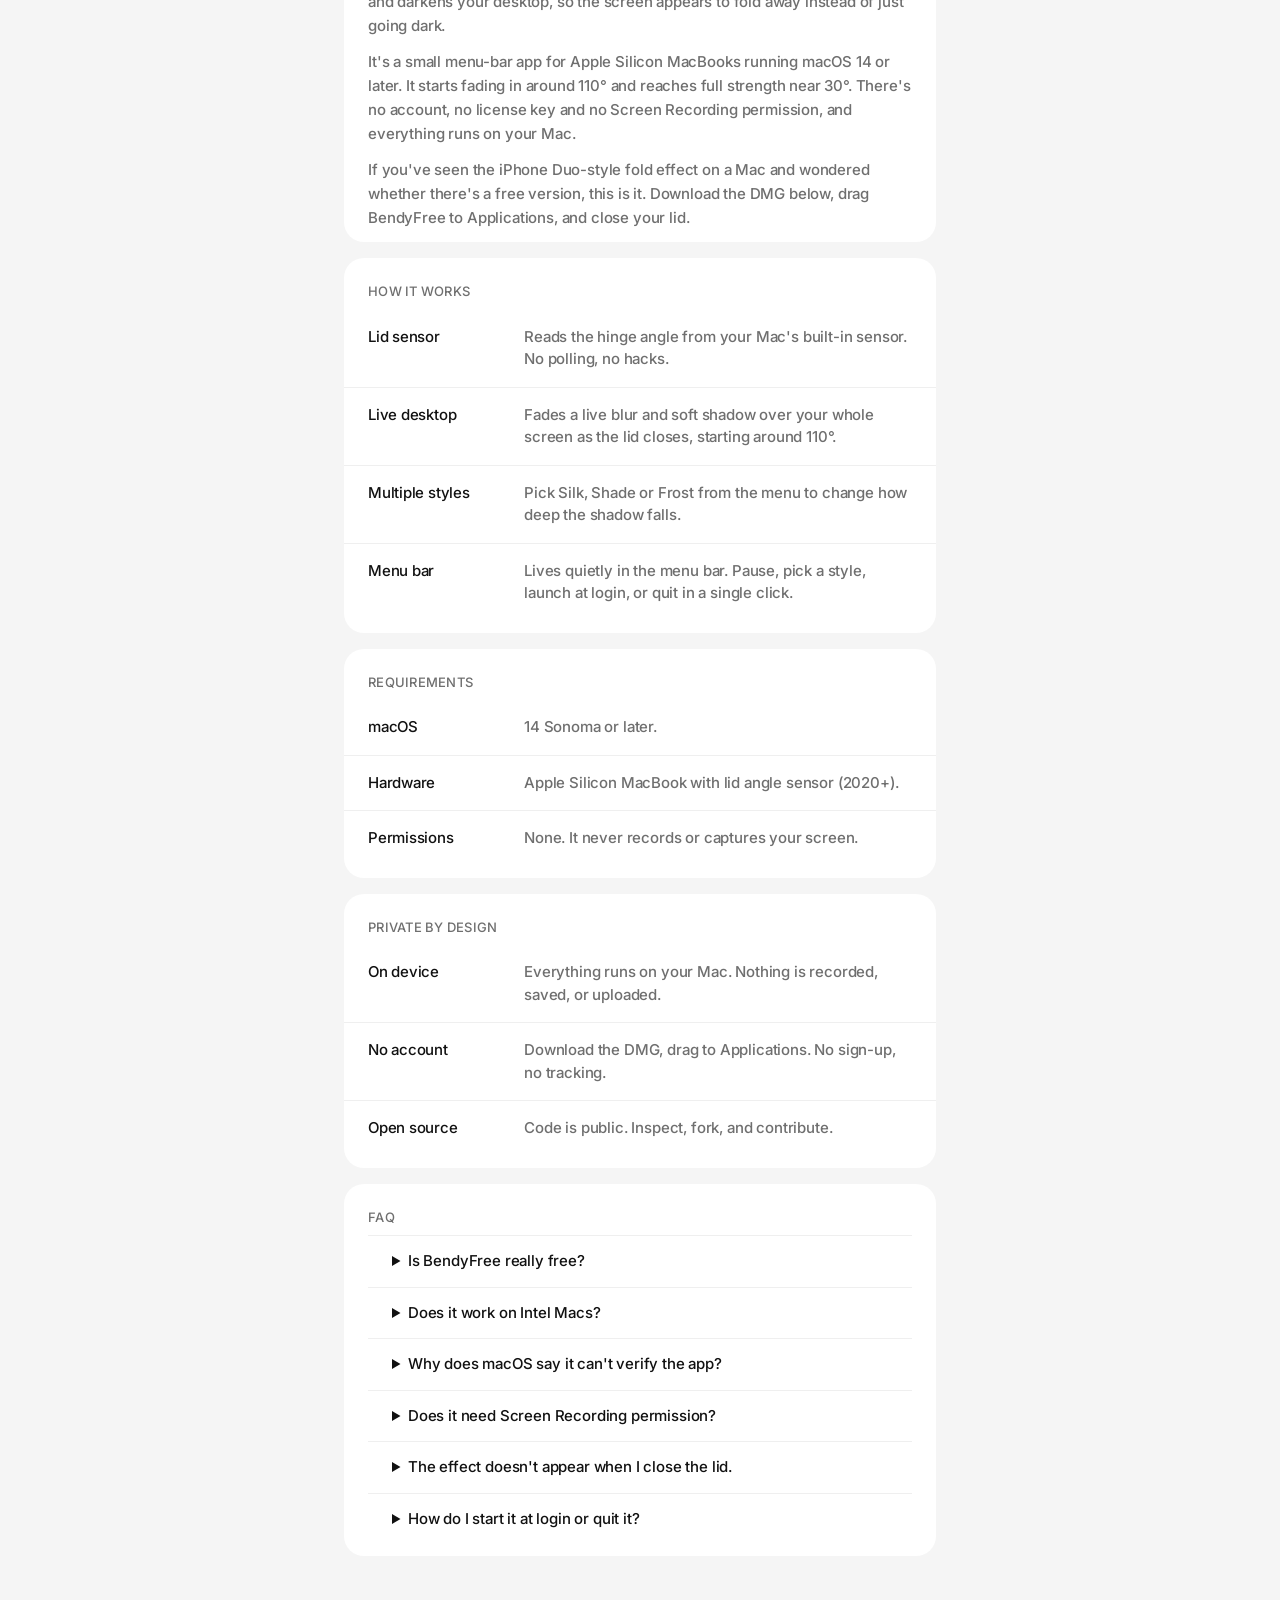
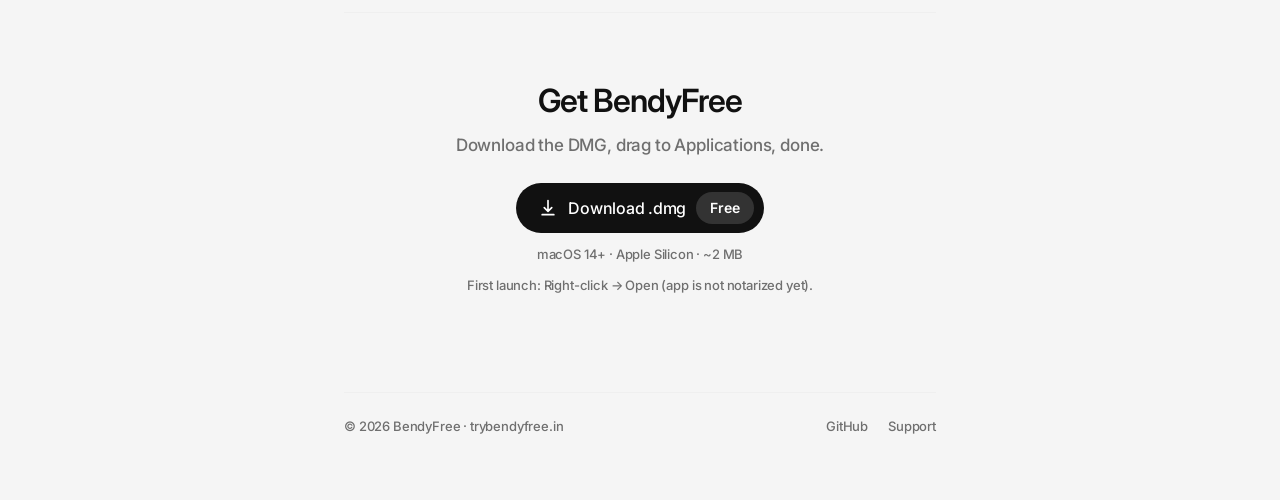
==== commit 5bddd16c: "fix(site): replace masked multi-layer blur with one uniform blur over the whole screen" ====
--- a/site/index.html
+++ b/site/index.html
@@ -86,25 +86,12 @@
     <div class="mac" id="mac" role="img" aria-label="Illustration of a MacBook whose screen tilts back, blurs and darkens as the lid closes">
       <div class="lid" id="lid">
         <div class="screen" id="screen">
-          <!-- Sharp wallpaper -->
+          <!-- Wallpaper: one image, blur applied uniformly to the whole thing -->
           <div class="art sharp">
-            <img src="wallpaper.jpg" alt="" loading="eager">
+            <img src="wallpaper.jpg" alt="" loading="eager" id="wallpaperImg">
             <div class="clock"><small id="clockDate"></small><b id="clockTime">9:41</b></div>
           </div>
-          <!-- Blur layers for progressive blur effect - same photo, three CSS blur strengths -->
-          <div class="art blurred b1">
-            <img src="wallpaper.jpg" alt="" loading="eager">
-            <div class="clock"><small></small><b>9:41</b></div>
-          </div>
-          <div class="art blurred b2">
-            <img src="wallpaper.jpg" alt="" loading="eager">
-            <div class="clock"><small></small><b>9:41</b></div>
-          </div>
-          <div class="art blurred b3">
-            <img src="wallpaper.jpg" alt="" loading="eager">
-            <div class="clock"><small></small><b>9:41</b></div>
-          </div>
-          <!-- Shadow overlay -->
+          <!-- Shadow overlay - flat, so darkening is the same everywhere -->
           <div class="shade" id="shade"></div>
           <div class="home"></div>
         </div>
--- a/site/style.css
+++ b/site/style.css
@@ -173,33 +173,16 @@
   object-fit: cover;
 }
 
-/* Progressive blur layers */
-.art.blurred { opacity: 0; transform: scale(1.03); }
-.art.b1 {
-  filter: blur(6px);
-  -webkit-mask-image: linear-gradient(to bottom, #000 0%, #000 30%, transparent 75%);
-  mask-image: linear-gradient(to bottom, #000 0%, #000 30%, transparent 75%);
-}
-.art.b2 {
-  filter: blur(16px);
-  -webkit-mask-image: linear-gradient(to bottom, #000 0%, #000 15%, transparent 52%);
-  mask-image: linear-gradient(to bottom, #000 0%, #000 15%, transparent 52%);
-}
-.art.b3 {
-  filter: blur(36px);
-  -webkit-mask-image: linear-gradient(to bottom, #000 0%, #000 6%, transparent 34%);
-  mask-image: linear-gradient(to bottom, #000 0%, #000 6%, transparent 34%);
-}
-
-/* Shade overlay */
+/* Wallpaper blur: a single uniform radius over the whole image, driven by JS.
+   No masks - so there is no region of the screen that blur can miss. */
+#wallpaperImg { will-change: filter; }
+
+/* Shade overlay: flat and uniform, so darkening is identical everywhere. */
 .shade {
   position: absolute;
   inset: 0;
   opacity: 0;
-  background:
-    radial-gradient(120% 60% at 0% 0%, rgba(0,0,0,.55), transparent 60%),
-    radial-gradient(120% 60% at 100% 0%, rgba(0,0,0,.55), transparent 60%),
-    linear-gradient(to bottom, rgba(0,0,0,.35), transparent 45%);
+  background: #000;
 }
 
 /* Clock on screen */
@@ -424,8 +407,9 @@
 
 /* ── Reduced motion ── */
 @media (prefers-reduced-motion: reduce) {
-  .screen { transform: none !important; }
-  .art.blurred, .shade { opacity: 0 !important; }
+  #lid { transform: none !important; }
+  #wallpaperImg { filter: none !important; }
+  .shade { opacity: 0 !important; }
   .button { transition: none; }
 }
 
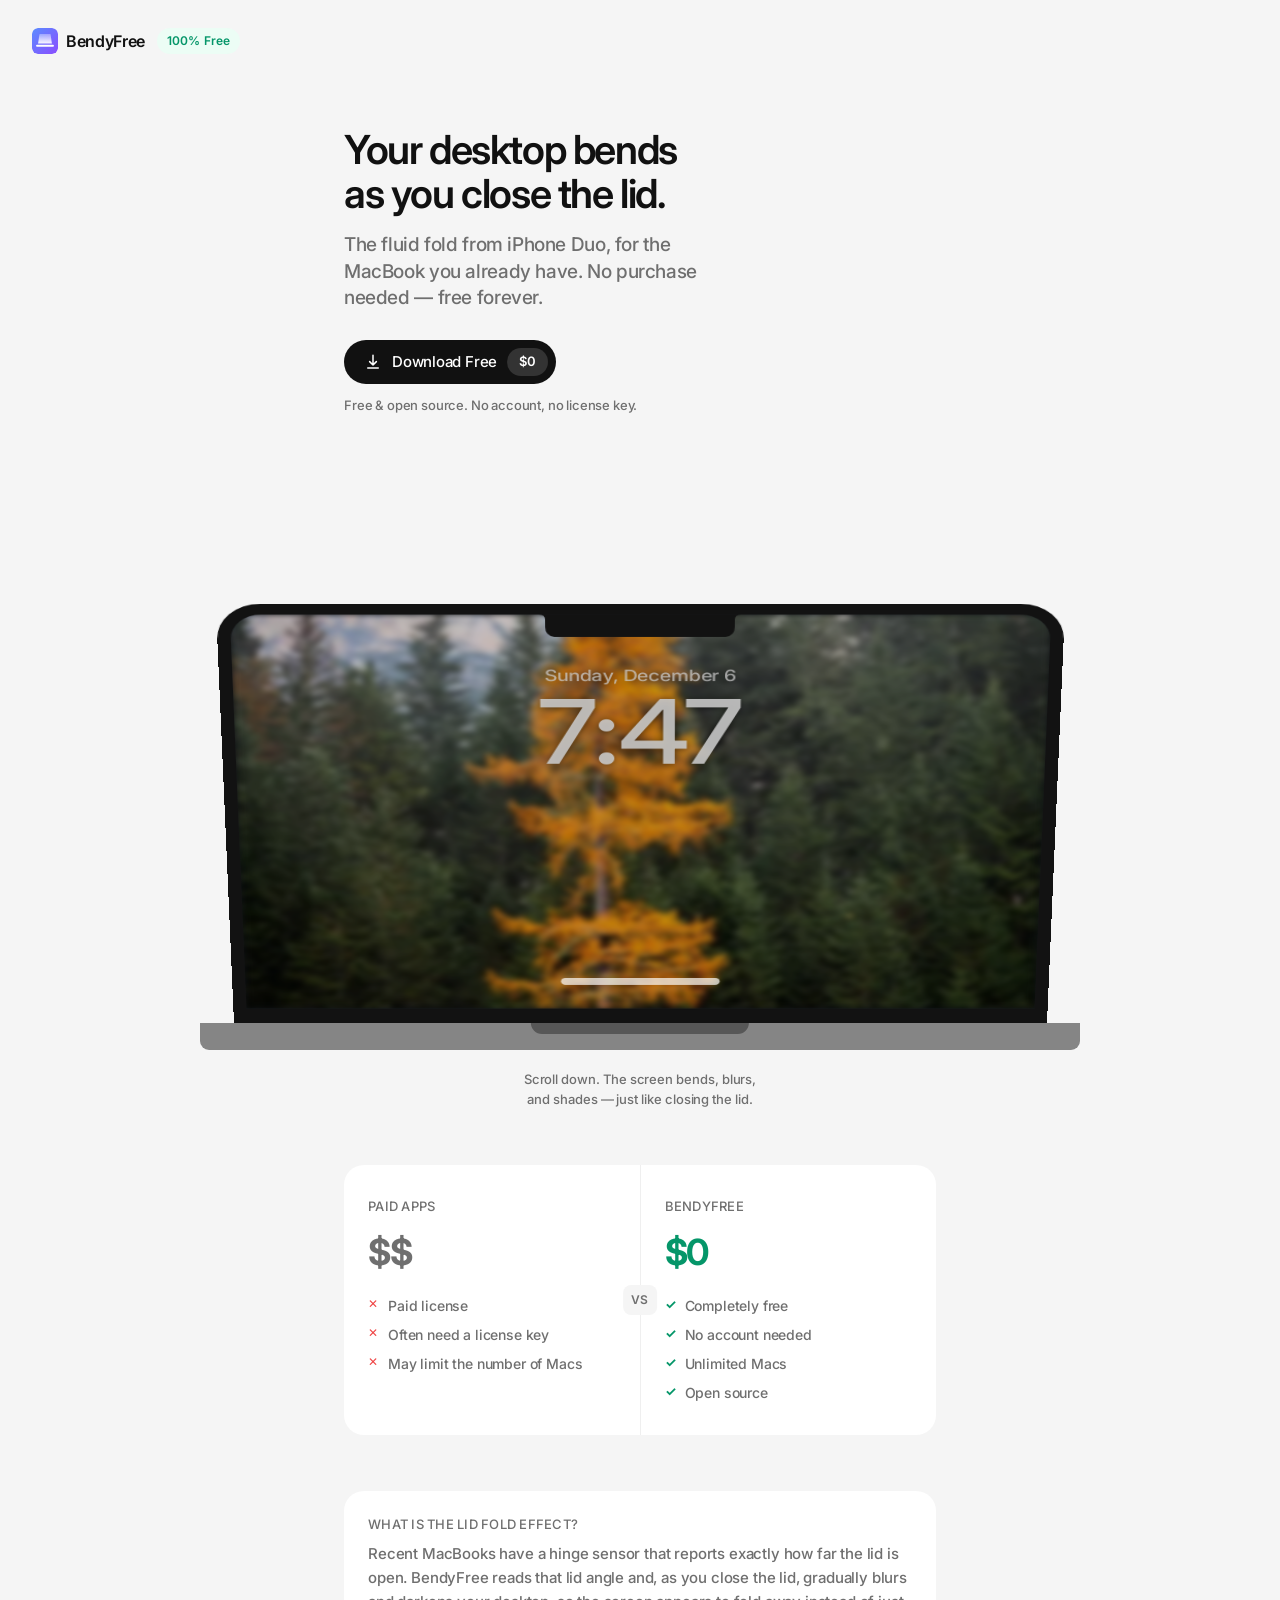
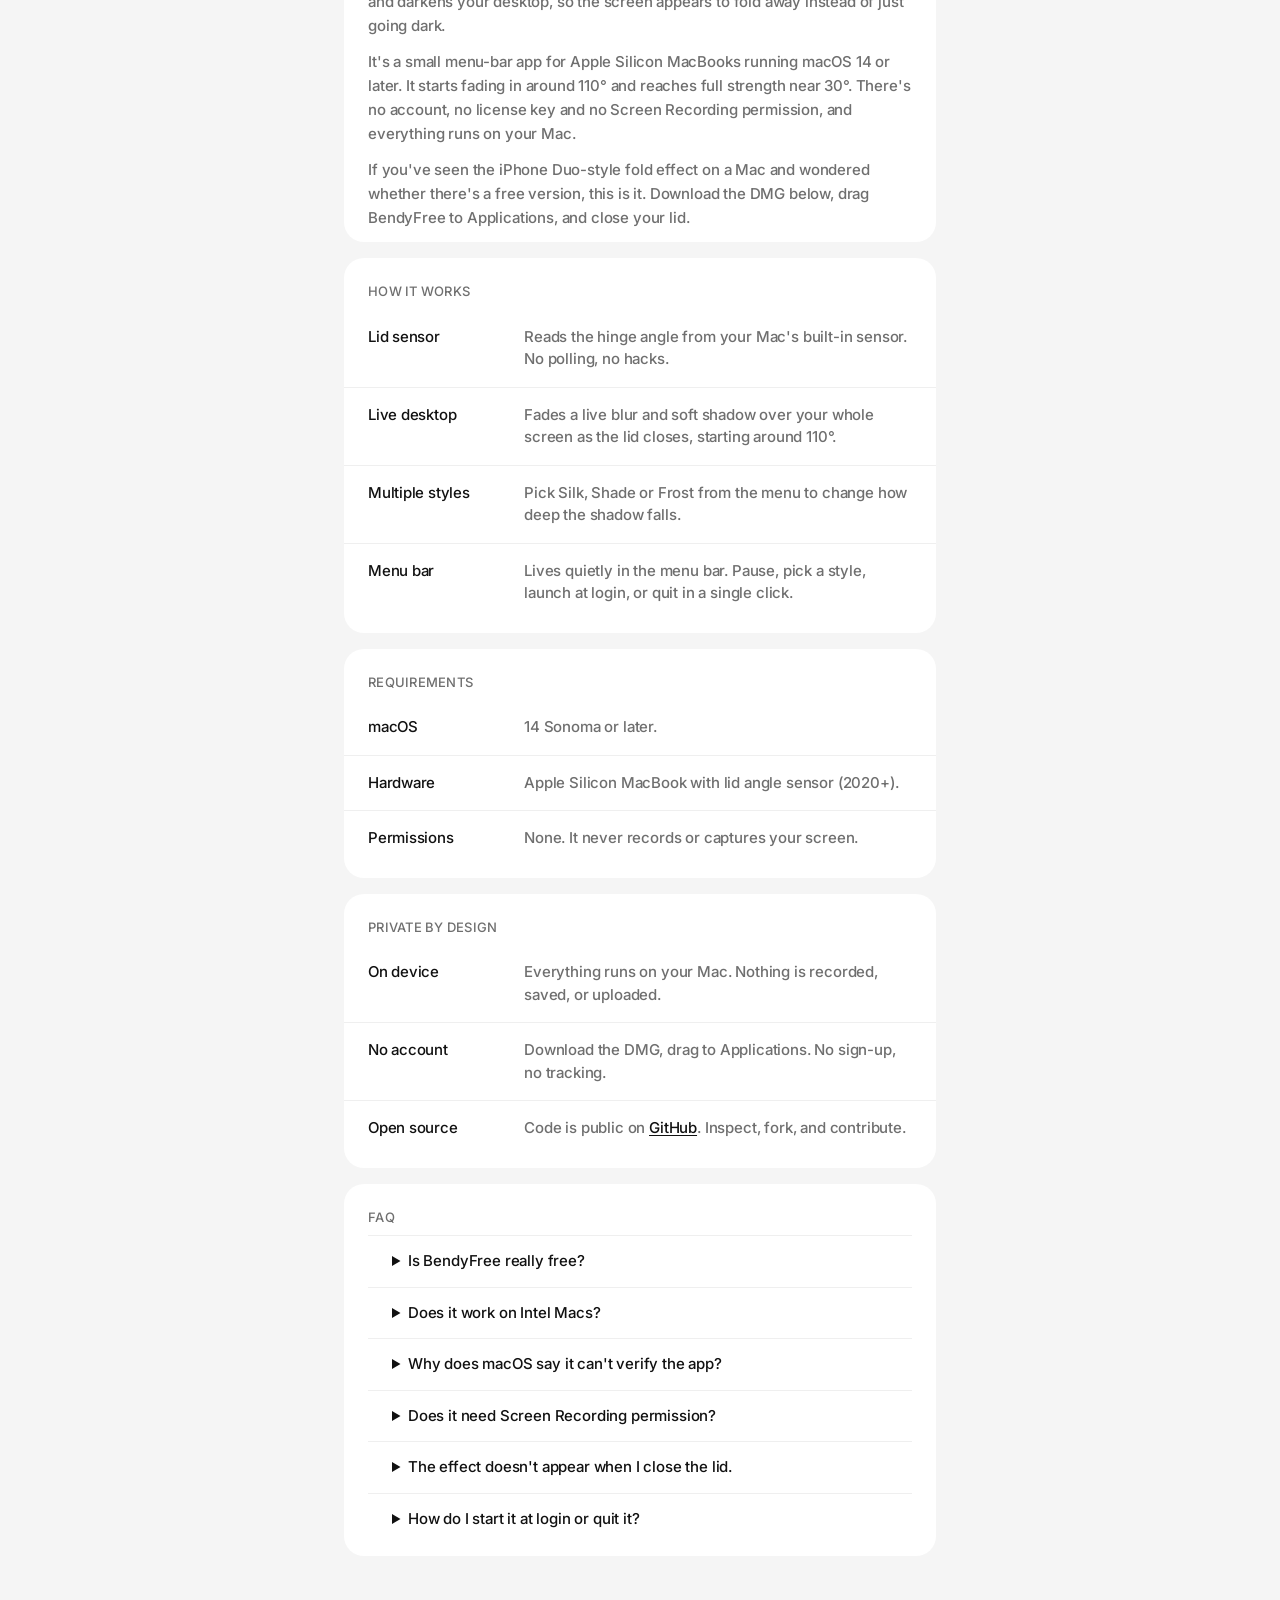
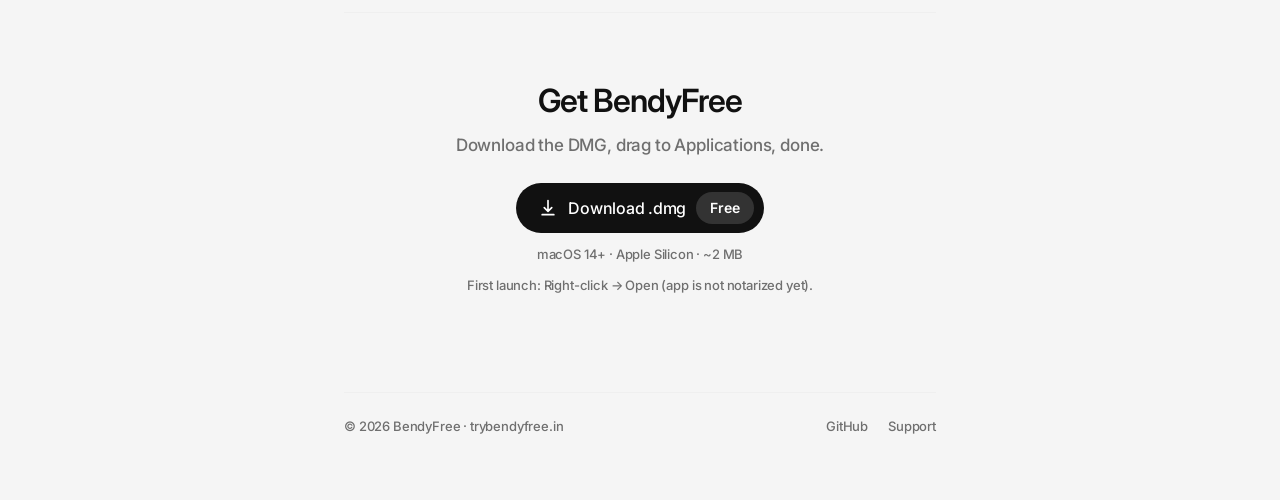
==== commit c7b579a2: "feat(site): link footer and Open Source claim to the real GitHub repo" ====
--- a/site/index.html
+++ b/site/index.html
@@ -166,7 +166,7 @@
       <dl>
         <div class="row"><dt>On device</dt><dd>Everything runs on your Mac. Nothing is recorded, saved, or uploaded.</dd></div>
         <div class="row"><dt>No account</dt><dd>Download the DMG, drag to Applications. No sign-up, no tracking.</dd></div>
-        <div class="row"><dt>Open source</dt><dd>Code is public. Inspect, fork, and contribute.</dd></div>
+        <div class="row"><dt>Open source</dt><dd>Code is public on <a href="https://github.com/sourabh69733/trybendyfree" target="_blank" rel="noopener">GitHub</a>. Inspect, fork, and contribute.</dd></div>
       </dl>
     </section>
     <section class="card faq" id="faq">
@@ -200,7 +200,7 @@
   <footer>
     <span>&copy; <span id="year"></span> BendyFree · trybendyfree.in</span>
     <nav class="links">
-      <a href="https://github.com" target="_blank" rel="noopener">GitHub</a>
+      <a href="https://github.com/sourabh69733/trybendyfree" target="_blank" rel="noopener">GitHub</a>
       <a href="mailto:sourabhsahu69733@gmail.com">Support</a>
     </nav>
   </footer>
--- a/site/style.css
+++ b/site/style.css
@@ -363,6 +363,8 @@
 .row:last-child { border-bottom: 0; }
 dt { margin: 0; letter-spacing: -0.015em; font-weight: 500; }
 dd { margin: 0; color: var(--muted); }
+dd a { color: var(--ink); text-underline-offset: 2px; }
+dd a:hover { color: var(--accent); }
 
 /* ── Download section ── */
 .download-section {
